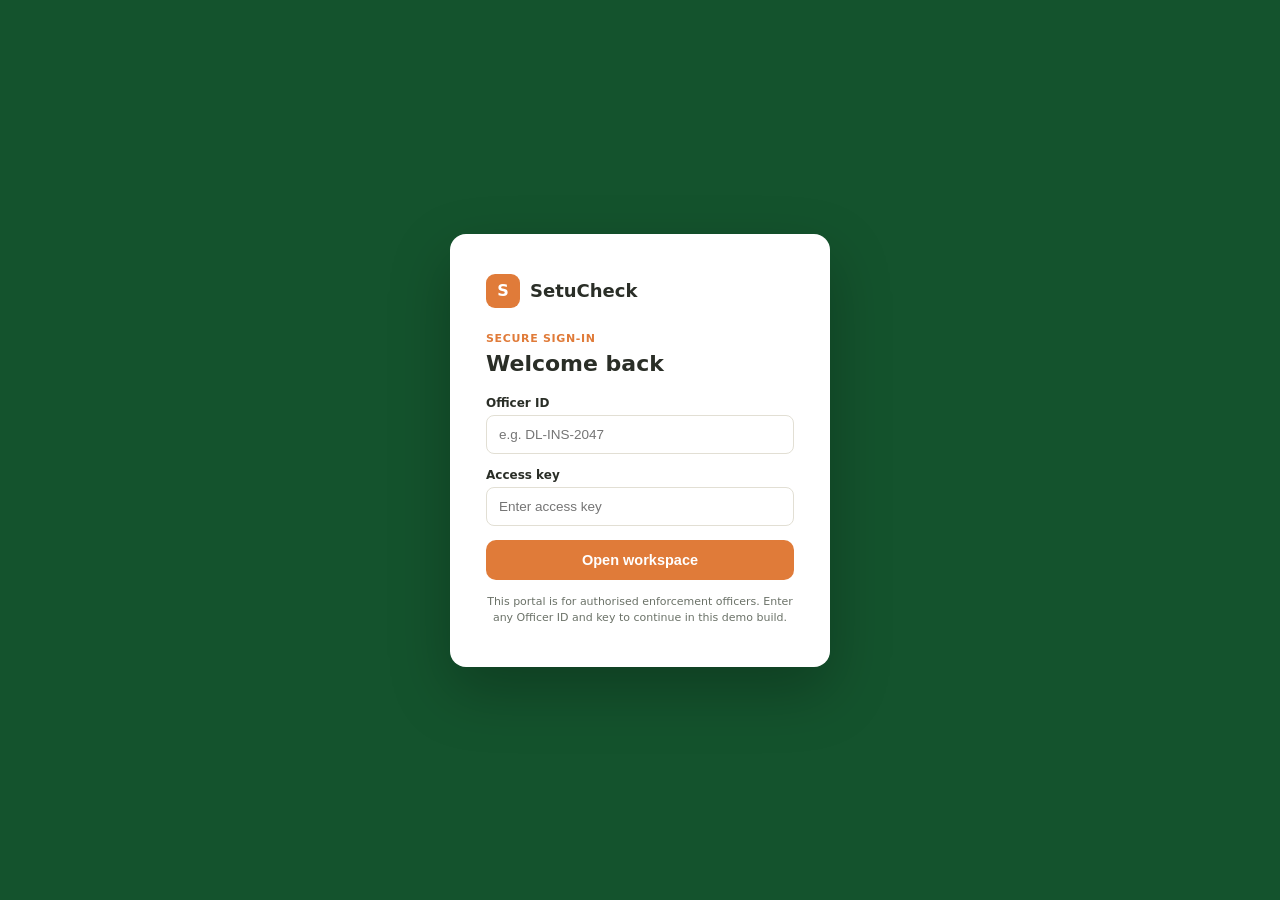
==== frontend/index.html @ 0a108216 "Added frontend files {html, css, js}" ====
<!DOCTYPE html>
<html lang="en">
<head>
<meta charset="UTF-8" />
<meta name="viewport" content="width=device-width, initial-scale=1.0" />
<title>SetuCheck — Legal Metrology Compliance Portal</title>

<!--
  ============================================================
  SETUCHECK — Legal Metrology Compliance Portal
  ============================================================
  Team: PRAGYAN | SIH26034
  Compliance Scanner for Packaged Commodities — Legal Metrology
  (Packaged Commodities) Rules, 2011

  WHAT THIS FILE IS:
  A single-file frontend (HTML + CSS + vanilla JavaScript, no
  framework) built for an enforcement officer to:
    1. Log in to a workspace (demo-mode login — see note below)
    2. Upload a photo of a product label
    3. Send it to a backend for OCR + rule validation
    4. View a compliance report, past inspections, and analytics
    5. Browse a searchable reference of all 34 rules under the
       Legal Metrology (Packaged Commodities) Rules, 2011

  WHAT THIS FILE IS NOT:
  This file does NOT contain the OCR or rule-checking logic
  itself. It expects a separate backend service (FastAPI, per
  our architecture) running locally, reachable at:
      http://localhost:8000/api/compliance/scans
  Start that backend with:
      uvicorn main:app --reload --host 0.0.0.0 --port 8000
  If that backend isn't running, the "Scan Now" button will
  fail gracefully with an on-screen error (see the scanBtn
  click handler near the bottom of the <script> section).

  FIELDS THE BACKEND IS EXPECTED TO RETURN PER SCAN:
    - productName        (string, optional, echoed back)
    - scannedAt           (ISO datetime string)
    - status              ("COMPLIANT" | "VIOLATION" | "WARNING")
    - mrp                 (string — pass/fail/value for MRP, Rule 6)
    - netQuantity         (string — Rules 6, 11, 12, 13)
    - manufactureDate     (string — Rule 6)
    - manufacturerAddress (string — Rules 6, 10)
    - consumerCare        (string — Rule 6)
    - fontCheck           (string — Rule 7, numeral height)
    - issues              (array of strings, human-readable issue list)

  DEMO-MODE CAVEATS (be upfront about these with judges):
    - Login accepts any Officer ID + any key — no real auth yet.
    - Scan history (sessionScans) lives only in memory — it is
      lost on page refresh. Not yet backed by a database.
  ============================================================
-->

<link rel="stylesheet" href="style.css" />
</head>
<body>

<!-- ================= LOGIN SCREEN ================= -->
<!-- DEMO NOTE: accepts any non-empty Officer ID + key. No real auth yet — flagged as a next step. -->
<div id="loginScreen">
  <div class="login-card">
    <div class="login-brand"><div class="mark">S</div><span>SetuCheck</span></div>
    <div class="login-eyebrow" data-i18n="login_eyebrow">SECURE SIGN-IN</div>
    <h2 data-i18n="login_title">Welcome back</h2>
    <label class="field-label" data-i18n="officer_id">Officer ID</label>
    <input class="text-input" id="officerIdInput" placeholder="e.g. DL-INS-2047" />
    <label class="field-label" data-i18n="access_key">Access key</label>
    <input class="text-input" id="accessKeyInput" type="password" placeholder="Enter access key" />
    <button class="primary" id="loginBtn" data-i18n="open_workspace">Open workspace</button>
    <div class="login-note" data-i18n="login_note">This portal is for authorised enforcement officers. Enter any Officer ID and key to continue in this demo build.</div>
  </div>
</div>

<!-- ================= MAIN APP SHELL ================= -->
<div id="app">
  <nav class="side">
    <div class="brand"><div class="mark">S</div><span>SetuCheck</span></div>
    <div class="navitem active" data-page="dashboard" data-i18n="nav_dashboard">Dashboard</div>
    <div class="navitem" data-page="scan" data-i18n="nav_report">Report</div>
    <div class="navitem" data-page="rules" data-i18n="nav_rules">Rule Desk</div>
    <div class="navitem" data-page="inspections" data-i18n="nav_inspections">Inspections</div>
    <div class="navitem" data-page="analytics" data-i18n="nav_analytics">Analytics</div>
    <div class="side-foot">
      <div class="avatar" id="avatarInitial">A</div>
      <div><span id="officerNameDisplay">Officer</span></div>
      <div class="signout" id="signOutBtn" data-i18n="sign_out">Sign out</div>
    </div>
  </nav>

  <main>
    <div class="topbar">
      <div class="lang-toggle">
        <button id="langEn" class="active">EN</button>
        <button id="langHi">हिं</button>
      </div>
    </div>

    <!-- ===== PAGE 1: DASHBOARD — entry point, quick-scan upload card ===== -->
    <section class="page active" id="page-dashboard">
      <div class="eyebrow" data-i18n="field_workspace">FIELD WORKSPACE</div>
      <h1><span data-i18n="good_morning">Good morning,</span> <span id="greetName">A.</span></h1>
      <p class="lede" data-i18n="dashboard_lede">Your compliance desk is ready. Start with a package label to run a live scan.</p>

      <div class="row2">
        <div class="panel">
          <div class="panel-head" data-i18n="quick_scan">Quick scan</div>
          <div class="panel-pad">
            <p style="font-size:12px; color:var(--muted); margin-top:0;" data-i18n="quick_scan_sub">Turn the next label in front of you into a decision you can stand behind.</p>
            <div class="drop" id="dropZoneDash">
              <svg width="24" height="24" viewBox="0 0 24 24" fill="none" stroke="currentColor" stroke-width="1.8"><path d="M12 16V4M12 4l-4 4M12 4l4 4"/><path d="M20 16v3a2 2 0 0 1-2 2H6a2 2 0 0 1-2-2v-3"/></svg>
              <p><strong data-i18n="click_upload">Click to upload</strong> <span data-i18n="a_label_photo">a label photo</span></p>
              <p class="hint">JPG or PNG</p>
            </div>
            <!--
              NOTE: this is an upload input, not a live camera capture.
              To add camera capture with zero backend changes, add:
                capture="environment"
              as an attribute on this <input> — opens the phone camera
              directly instead of the gallery picker.
            -->
            <input type="file" id="fileInput" accept="image/*" />
            <div id="previewWrap"><img id="previewImg" src="" alt="Preview" /></div>
            <label class="field-label" data-i18n="product_name_optional">Product name (optional)</label>
            <input class="text-input" id="productNameInput" placeholder="e.g. Everest Sunflower Oil" />
            <button class="primary" id="scanBtn" disabled data-i18n="scan_now">Scan Now</button>
            <div id="status"></div>
          </div>
        </div>

        <div class="posture">
          <div class="eyebrow2" data-i18n="todays_posture">TODAY'S POSTURE</div>
          <h2 id="postureHeadline" data-i18n="field_ready">Field ready</h2>
          <p id="postureBody" data-i18n="no_scans_yet">No scans run yet this session. Run your first scan to populate live signals.</p>
        </div>
      </div>
    </section>

    <!-- ===== PAGE 2: REPORT — shows the most recent scan's compliance result ===== -->
    <section class="page" id="page-scan">
      <div class="eyebrow" data-i18n="field_workspace">FIELD WORKSPACE</div>
      <h1 data-i18n="compliance_report">Compliance Report</h1>
      <p class="lede" data-i18n="report_lede">Result of your most recent scan.</p>
      <div id="reportEmpty" class="panel panel-pad" style="text-align:center; color:var(--muted); font-size:13px;" data-i18n="no_scan_yet">
        No scan yet. Run one from the Dashboard's Quick Scan card.
      </div>
      <div id="reportContent" style="display:none;">
        <div id="printHeader">
          <div class="ph-brand">SetuCheck — Compliance Scan Report</div>
          <div class="ph-meta" id="printMeta"></div>
        </div>
        <div class="result-header" id="resultHeader"></div>
        <div class="panel"><div class="panel-pad" style="padding-top:6px; padding-bottom:6px;"><div id="declList"></div></div></div>
        <div class="issues-box" id="issuesBox" style="display:none;"></div>
        <button class="pdf-btn" id="downloadPdfBtn">⬇ Download Report as PDF</button>
      </div>
      <div class="footnote">
        <span data-i18n="backend_note">Backend must be running locally at</span> <code>http://localhost:8000</code><br/>
        <code>uvicorn main:app --reload --host 0.0.0.0 --port 8000</code>
      </div>
    </section>

    <!-- ===== PAGE 3: RULE DESK — searchable reference of all 34 rules ===== -->
    <section class="page" id="page-rules">
      <div class="eyebrow" data-i18n="reference_desk">REFERENCE DESK</div>
      <h1 data-i18n="rule_desk_title">The rule desk</h1>
      <p class="lede" data-i18n="rule_desk_lede">All 34 rules of the Legal Metrology (Packaged Commodities) Rules, 2011 — for field orientation, not a substitute for the notified legislation.</p>
      <div class="panel">
        <div class="rule-search"><input id="ruleSearch" placeholder="Search a rule, keyword, or chapter…" /></div>
        <div id="ruleList"></div>
      </div>
    </section>

    <!-- ===== PAGE 4: INSPECTIONS — session log of past scans ===== -->
    <!-- NOTE: this table is populated from the in-memory `sessionScans` array only. -->
    <!-- It resets on page refresh — not yet backed by a persistent database. -->
    <section class="page" id="page-inspections">
      <div class="eyebrow" data-i18n="evidence_trail">EVIDENCE TRAIL</div>
      <h1 data-i18n="inspections_title">Inspections</h1>
      <p class="lede" data-i18n="inspections_lede">A record of scanned packages and their compliance outcome.</p>
      <div class="panel">
        <div class="panel-head"><span data-i18n="violation_register">Violation register</span> <span id="inspCount" style="font-weight:400; color:var(--muted); font-size:11.5px;"></span></div>
        <table>
          <thead><tr><th data-i18n="col_product">Product</th><th data-i18n="col_scanned">Scanned</th><th data-i18n="col_status">Status</th><th data-i18n="col_issues">Issues</th></tr></thead>
          <tbody id="inspBody"></tbody>
        </table>
      </div>
    </section>

    <!-- ===== PAGE 5: ANALYTICS — aggregate stats for this session's scans ===== -->
    <section class="page" id="page-analytics">
      <div class="eyebrow" data-i18n="signal">SIGNAL</div>
      <h1 data-i18n="analytics_title">Analytics</h1>
      <p class="lede" data-i18n="analytics_lede">Aggregate view of this session's scans.</p>
      <div class="stats">
        <div class="stat"><div class="num" id="anTotal">0</div><div class="label" data-i18n="scans_session">Scans this session</div></div>
        <div class="stat"><div class="num" id="anCompliant">0%</div><div class="label" data-i18n="compliant_rate">Compliant rate</div></div>
        <div class="stat orange"><div class="num" id="anViolations">0</div><div class="label" data-i18n="violations_flagged">Violations flagged</div></div>
      </div>
      <div class="panel panel-pad">
        <div style="font-weight:600; font-family:'Segoe UI Semibold','Segoe UI',system-ui,sans-serif; margin-bottom:12px;" data-i18n="issue_breakdown">Issue breakdown</div>
        <div id="issueBars"><p style="color:var(--muted); font-size:12px;" data-i18n="run_scans_hint">Run a few scans to see the breakdown here.</p></div>
      </div>
    </section>
  </main>
</div>

<script src="script.js"></script>
</body>
</html>
---- frontend/style.css ----
/* ---------- Design tokens ---------- */
  :root {
    --green:#14532D; --green-tint:#E8F0EA; --orange:#E07B39; --orange-tint:#FBEEE3;
    --ivory:#F7F5EF; --charcoal:#2A2E27; --muted:#6B7268; --border:#E2DFD4;
  }
  * { box-sizing:border-box; }
  body { margin:0; font-family:'Segoe UI',system-ui,-apple-system,sans-serif; background:var(--ivory); color:var(--charcoal); }

  /* ---------- Login screen ---------- */
  #loginScreen { min-height:100vh; display:flex; align-items:center; justify-content:center; background:var(--green); }
  .login-card { background:white; border-radius:16px; padding:40px 36px; width:380px; box-shadow:0 24px 60px rgba(0,0,0,.25); }
  .login-brand { display:flex; align-items:center; gap:10px; margin-bottom:24px; }
  .login-brand .mark { width:34px; height:34px; border-radius:9px; background:var(--orange); display:flex; align-items:center; justify-content:center; color:white; font-family:'Segoe UI Semibold','Segoe UI',system-ui,sans-serif; font-weight:800; }
  .login-brand span { font-family:'Segoe UI Semibold','Segoe UI',system-ui,sans-serif; font-weight:700; font-size:18px; }
  .login-eyebrow { color:var(--orange); font-size:11px; font-weight:700; letter-spacing:.06em; margin-bottom:6px;}
  .login-card h2 { font-family:'Segoe UI Semibold','Segoe UI',system-ui,sans-serif; font-size:22px; margin:0 0 20px; }
  label.field-label { font-size:12px; font-weight:600; display:block; margin-bottom:5px; }
  input.text-input { width:100%; padding:11px 12px; border:1px solid var(--border); border-radius:8px; font-size:13.5px; margin-bottom:14px; }
  button.primary { width:100%; padding:12px 0; border:none; border-radius:10px; background:var(--orange); color:white; font-weight:700; font-size:14.5px; cursor:pointer; }
  button.primary:disabled { opacity:.5; cursor:not-allowed; }
  .login-note { font-size:11px; color:var(--muted); margin-top:14px; line-height:1.5; text-align:center;}

  /* ---------- App shell (sidebar + main content) ---------- */
  #app { display:none; min-height:100vh; }
  body.signed-in #app { display:flex; }
  body.signed-in #loginScreen { display:none; }

  nav.side { width:220px; background:var(--green); color:white; padding:24px 14px; flex-shrink:0; }
  .brand { display:flex; align-items:center; gap:10px; padding:0 8px 24px; }
  .brand .mark { width:32px; height:32px; border-radius:9px; background:var(--orange); display:flex; align-items:center; justify-content:center; font-family:'Segoe UI Semibold','Segoe UI',system-ui,sans-serif; font-weight:800; font-size:15px; }
  .brand span { font-family:'Segoe UI Semibold','Segoe UI',system-ui,sans-serif; font-weight:700; font-size:16.5px; }
  .navitem { display:flex; align-items:center; gap:10px; padding:10px 12px; border-radius:8px; margin-bottom:3px; font-size:14px; cursor:pointer; color:#CFE0D5; }
  .navitem.active { background:var(--orange); color:white; font-weight:600; }
  .navitem:hover:not(.active) { background:rgba(255,255,255,.07); }
  .side-foot { margin-top:22px; padding-top:14px; border-top:1px solid rgba(255,255,255,.12); display:flex; align-items:center; gap:9px; font-size:12.5px; }
  .avatar { width:28px; height:28px; border-radius:50%; background:var(--orange); display:flex; align-items:center; justify-content:center; font-weight:700; font-size:12px; }
  .signout { margin-left:auto; cursor:pointer; color:#CFE0D5; font-size:11px; text-decoration:underline; }

  main { flex:1; padding:26px 36px; max-width:1040px; }
  .topbar { display:flex; justify-content:flex-end; margin-bottom:10px; }
  .lang-toggle { display:flex; gap:2px; background:white; border:1px solid var(--border); border-radius:8px; padding:2px; }
  .lang-toggle button { border:none; background:transparent; padding:5px 12px; border-radius:6px; font-size:12px; font-weight:600; cursor:pointer; color:var(--muted); }
  .lang-toggle button.active { background:var(--green); color:white; }

  .page { display:none; }
  .page.active { display:block; }
  .eyebrow { color:var(--orange); font-size:11px; font-weight:700; letter-spacing:.06em; margin-bottom:6px; }
  h1 { font-family:'Segoe UI Semibold','Segoe UI',system-ui,sans-serif; font-weight:700; font-size:25px; margin:0 0 6px; }
  .lede { color:var(--muted); font-size:13.5px; margin:4px 0 22px; }

  .row2 { display:grid; grid-template-columns:1.6fr 1fr; gap:18px; align-items:start; margin-top:18px; }
  .panel { background:white; border:1px solid var(--border); border-radius:14px; overflow:hidden; }
  .panel-pad { padding:22px; }
  .panel-head { padding:15px 20px; border-bottom:1px solid var(--border); font-family:'Segoe UI Semibold','Segoe UI',system-ui,sans-serif; font-weight:600; font-size:14px; display:flex; justify-content:space-between; align-items:center; }
  .posture { background:var(--green); color:white; border-radius:14px; padding:22px; }
  .posture .eyebrow2 { color:#FFD9B8; font-size:11px; font-weight:700; letter-spacing:.06em; margin-bottom:8px; }
  .posture h2 { font-family:'Segoe UI Semibold','Segoe UI',system-ui,sans-serif; font-size:21px; margin:0 0 8px; }
  .posture p { font-size:12.5px; color:#D6E3DA; line-height:1.5; }

  .stats { display:flex; gap:14px; margin-bottom:22px; flex-wrap:wrap; }
  .stat { background:white; border:1px solid var(--border); border-radius:12px; padding:15px 18px; flex:1; min-width:140px; border-left:4px solid var(--green); }
  .stat.orange { border-left-color:var(--orange); }
  .stat .num { font-family:'Segoe UI Semibold','Segoe UI',system-ui,sans-serif; font-weight:700; font-size:23px; }
  .stat .label { font-size:11.5px; color:var(--muted); margin-top:2px; }

  /* ---------- Upload / drop zone ---------- */
  .drop { border:2px dashed var(--border); border-radius:12px; padding:24px 16px; text-align:center; cursor:pointer; background:var(--ivory); margin-bottom:12px; }
  .drop:hover, .drop.dragover { border-color:var(--green); background:var(--green-tint); }
  .drop svg { color:var(--green); margin-bottom:6px; }
  .drop p { margin:2px 0; font-size:13px; }
  .drop p.hint { font-size:11px; color:var(--muted); }
  #fileInput { display:none; }
  #previewWrap { display:none; text-align:center; margin-bottom:12px; }
  #previewWrap img { max-height:140px; border-radius:10px; border:1px solid var(--border); }
  #status { text-align:center; font-size:12px; margin-top:10px; min-height:16px; }
  #status.error { color:#B3453C; }

  /* ---------- Compliance report ---------- */
  .result-header { display:flex; align-items:center; gap:10px; padding:13px 18px; border-radius:10px; margin:14px 0; font-family:'Segoe UI Semibold','Segoe UI',system-ui,sans-serif; font-weight:700; font-size:14px; }
  .result-header.COMPLIANT { background:var(--green-tint); color:var(--green); }
  .result-header.VIOLATION { background:var(--orange-tint); color:var(--orange); }
  .result-header.WARNING { background:#FBF3E3; color:#B8862F; }
  .decl-row { display:flex; justify-content:space-between; padding:10px 0; border-bottom:1px solid var(--border); font-size:12.8px; }
  .decl-row:last-child { border-bottom:none; }
  .decl-value { color:var(--muted); text-align:right; }
  .issues-box { margin-top:14px; padding:12px 16px; border-radius:10px; background:var(--orange-tint); font-size:12px; }
  .issues-box ul { margin:6px 0 0; padding-left:18px; }

  /* ---------- Inspections table ---------- */
  table { width:100%; border-collapse:collapse; font-size:12.5px; }
  thead th { text-align:left; padding:10px 16px; color:var(--muted); font-weight:600; font-size:10.5px; text-transform:uppercase; letter-spacing:.04em; border-bottom:1px solid var(--border); background:var(--ivory); }
  tbody td { padding:10px 16px; border-bottom:1px solid var(--border); }
  tbody tr:last-child td { border-bottom:none; }
  .pill { display:inline-flex; padding:3px 10px; border-radius:6px; font-size:10.5px; font-weight:700; }
  .pill.COMPLIANT { background:var(--green-tint); color:var(--green); }
  .pill.VIOLATION { background:var(--orange-tint); color:var(--orange); }
  .pill.WARNING { background:#FBF3E3; color:#B8862F; }

  /* ---------- Rule Desk ---------- */
  .rule-search { padding:14px 20px; border-bottom:1px solid var(--border); }
  .rule-search input { width:100%; padding:9px 12px; border:1px solid var(--border); border-radius:8px; font-size:13px; }
  .chapter-label { background:var(--green-tint); color:var(--green); font-size:10.5px; font-weight:700; padding:8px 20px; letter-spacing:.04em; }
  .rule-row { padding:14px 20px; border-bottom:1px solid var(--border); cursor:pointer; }
  .rule-row:hover { background:var(--ivory); }
  .rule-num { display:inline-flex; width:26px; height:26px; border-radius:7px; background:var(--green-tint); color:var(--green); align-items:center; justify-content:center; font-family:'Segoe UI Semibold','Segoe UI',system-ui,sans-serif; font-weight:700; font-size:11px; margin-right:10px; }
  .rule-title { font-weight:700; font-size:13px; }
  .rule-summary { font-size:12px; color:var(--muted); margin-top:6px; margin-left:36px; line-height:1.5; display:none; }
  .rule-row.open .rule-summary { display:block; }

  /* ---------- Analytics bars ---------- */
  .bar-row { margin-bottom:12px; }
  .bar-label { display:flex; justify-content:space-between; font-size:12px; margin-bottom:4px; }
  .bar-track { height:8px; border-radius:6px; background:var(--border); overflow:hidden; }
  .bar-fill { height:100%; border-radius:6px; }
  .footnote { font-size:11px; color:#9AA097; margin-top:14px; line-height:1.5; }
  .footnote code { background:var(--border); padding:1px 5px; border-radius:4px; }

  /* ---------- PDF export (uses browser print, not a real PDF generator) ---------- */
  button.pdf-btn { width:100%; padding:11px 0; border:1px solid var(--green); border-radius:10px; background:white; color:var(--green); font-weight:700; font-size:13.5px; cursor:pointer; margin-top:10px; }
  button.pdf-btn:hover { background:var(--green-tint); }
  #printHeader { display:none; }

  @media print {
    nav.side, .topbar, .eyebrow, .lede, .footnote, button.pdf-btn { display:none !important; }
    body, main { padding:0; margin:0; max-width:100%; }
    #printHeader { display:block; margin-bottom:20px; border-bottom:2px solid var(--green); padding-bottom:14px; }
    #printHeader .ph-brand { font-family:'Segoe UI Semibold','Segoe UI',system-ui,sans-serif; font-weight:700; font-size:20px; color:var(--green); }
    #printHeader .ph-meta { font-size:11.5px; color:var(--muted); margin-top:4px; }
    .panel { border:1px solid #ccc; box-shadow:none; }
    .page { display:none !important; }
    .page#page-scan { display:block !important; }
  }
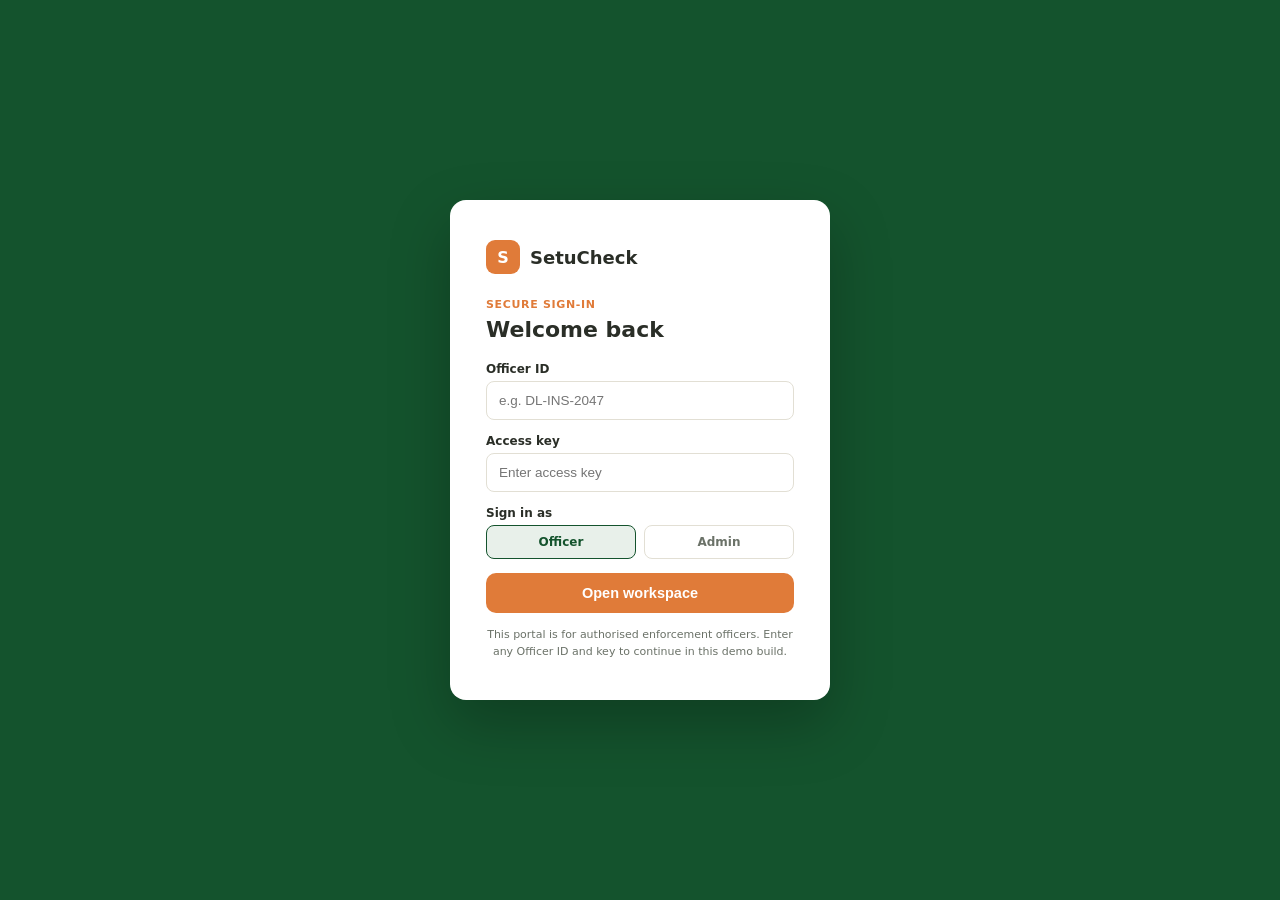
==== commit be64a3c8: "Deploy SetuCheck with Caddy" ====
--- a/frontend/index.html
+++ b/frontend/index.html
@@ -4,61 +4,210 @@
 <meta charset="UTF-8" />
 <meta name="viewport" content="width=device-width, initial-scale=1.0" />
 <title>SetuCheck — Legal Metrology Compliance Portal</title>
-
-<!--
-  ============================================================
-  SETUCHECK — Legal Metrology Compliance Portal
-  ============================================================
-  Team: PRAGYAN | SIH26034
-  Compliance Scanner for Packaged Commodities — Legal Metrology
-  (Packaged Commodities) Rules, 2011
-
-  WHAT THIS FILE IS:
-  A single-file frontend (HTML + CSS + vanilla JavaScript, no
-  framework) built for an enforcement officer to:
-    1. Log in to a workspace (demo-mode login — see note below)
-    2. Upload a photo of a product label
-    3. Send it to a backend for OCR + rule validation
-    4. View a compliance report, past inspections, and analytics
-    5. Browse a searchable reference of all 34 rules under the
-       Legal Metrology (Packaged Commodities) Rules, 2011
-
-  WHAT THIS FILE IS NOT:
-  This file does NOT contain the OCR or rule-checking logic
-  itself. It expects a separate backend service (FastAPI, per
-  our architecture) running locally, reachable at:
-      http://localhost:8000/api/compliance/scans
-  Start that backend with:
-      uvicorn main:app --reload --host 0.0.0.0 --port 8000
-  If that backend isn't running, the "Scan Now" button will
-  fail gracefully with an on-screen error (see the scanBtn
-  click handler near the bottom of the <script> section).
-
-  FIELDS THE BACKEND IS EXPECTED TO RETURN PER SCAN:
-    - productName        (string, optional, echoed back)
-    - scannedAt           (ISO datetime string)
-    - status              ("COMPLIANT" | "VIOLATION" | "WARNING")
-    - mrp                 (string — pass/fail/value for MRP, Rule 6)
-    - netQuantity         (string — Rules 6, 11, 12, 13)
-    - manufactureDate     (string — Rule 6)
-    - manufacturerAddress (string — Rules 6, 10)
-    - consumerCare        (string — Rule 6)
-    - fontCheck           (string — Rule 7, numeral height)
-    - issues              (array of strings, human-readable issue list)
-
-  DEMO-MODE CAVEATS (be upfront about these with judges):
-    - Login accepts any Officer ID + any key — no real auth yet.
-    - Scan history (sessionScans) lives only in memory — it is
-      lost on page refresh. Not yet backed by a database.
-  ============================================================
--->
-
-<link rel="stylesheet" href="style.css" />
+<style>
+  :root {
+    --green:#14532D; --green-tint:#E8F0EA; --orange:#E07B39; --orange-tint:#FBEEE3;
+    --ivory:#F7F5EF; --charcoal:#2A2E27; --muted:#6B7268; --border:#E2DFD4;
+  }
+  * { box-sizing:border-box; }
+  body { margin:0; font-family:'Segoe UI',system-ui,-apple-system,sans-serif; background:var(--ivory); color:var(--charcoal); }
+
+  /* ---------- Login screen ---------- */
+  #loginScreen { min-height:100vh; display:flex; align-items:center; justify-content:center; background:var(--green); }
+  .login-card { background:white; border-radius:16px; padding:40px 36px; width:380px; box-shadow:0 24px 60px rgba(0,0,0,.25); }
+  .login-brand { display:flex; align-items:center; gap:10px; margin-bottom:24px; }
+  .login-brand .mark { width:34px; height:34px; border-radius:9px; background:var(--orange); display:flex; align-items:center; justify-content:center; color:white; font-family:'Segoe UI Semibold','Segoe UI',system-ui,sans-serif; font-weight:800; }
+  .login-brand span { font-family:'Segoe UI Semibold','Segoe UI',system-ui,sans-serif; font-weight:700; font-size:18px; }
+  .login-eyebrow { color:var(--orange); font-size:11px; font-weight:700; letter-spacing:.06em; margin-bottom:6px;}
+  .login-card h2 { font-family:'Segoe UI Semibold','Segoe UI',system-ui,sans-serif; font-size:22px; margin:0 0 20px; }
+  label.field-label { font-size:12px; font-weight:600; display:block; margin-bottom:5px; }
+  input.text-input { width:100%; padding:11px 12px; border:1px solid var(--border); border-radius:8px; font-size:13.5px; margin-bottom:14px; }
+  button.primary { width:100%; padding:12px 0; border:none; border-radius:10px; background:var(--orange); color:white; font-weight:700; font-size:14.5px; cursor:pointer; }
+  button.primary:disabled { opacity:.5; cursor:not-allowed; }
+  .login-note { font-size:11px; color:var(--muted); margin-top:14px; line-height:1.5; text-align:center;}
+
+  /* ---------- App shell ---------- */
+  #app { display:none; min-height:100vh; }
+  body.signed-in #app { display:flex; }
+  body.signed-in #loginScreen { display:none; }
+
+  nav.side { width:220px; background:var(--green); color:white; padding:24px 14px; flex-shrink:0; }
+  .brand { display:flex; align-items:center; gap:10px; padding:0 8px 24px; }
+  .brand .mark { width:32px; height:32px; border-radius:9px; background:var(--orange); display:flex; align-items:center; justify-content:center; font-family:'Segoe UI Semibold','Segoe UI',system-ui,sans-serif; font-weight:800; font-size:15px; }
+  .brand span { font-family:'Segoe UI Semibold','Segoe UI',system-ui,sans-serif; font-weight:700; font-size:16.5px; }
+  .navitem { display:flex; align-items:center; gap:10px; padding:10px 12px; border-radius:8px; margin-bottom:3px; font-size:14px; cursor:pointer; color:#CFE0D5; }
+  .navitem.active { background:var(--orange); color:white; font-weight:600; }
+  .navitem:hover:not(.active) { background:rgba(255,255,255,.07); }
+  .side-foot { margin-top:22px; padding-top:14px; border-top:1px solid rgba(255,255,255,.12); display:flex; align-items:center; gap:9px; font-size:12.5px; }
+  .avatar { width:28px; height:28px; border-radius:50%; background:var(--orange); display:flex; align-items:center; justify-content:center; font-weight:700; font-size:12px; }
+  .signout { margin-left:auto; cursor:pointer; color:#CFE0D5; font-size:11px; text-decoration:underline; }
+
+  main { flex:1; padding:26px 36px; max-width:1040px; }
+  .topbar { display:flex; justify-content:flex-end; margin-bottom:10px; }
+  .lang-toggle { display:flex; gap:2px; background:white; border:1px solid var(--border); border-radius:8px; padding:2px; }
+  .lang-toggle button { border:none; background:transparent; padding:5px 12px; border-radius:6px; font-size:12px; font-weight:600; cursor:pointer; color:var(--muted); }
+  .lang-toggle button.active { background:var(--green); color:white; }
+
+  .page { display:none; }
+  .page.active { display:block; }
+  .eyebrow { color:var(--orange); font-size:11px; font-weight:700; letter-spacing:.06em; margin-bottom:6px; }
+  h1 { font-family:'Segoe UI Semibold','Segoe UI',system-ui,sans-serif; font-weight:700; font-size:25px; margin:0 0 6px; }
+  .lede { color:var(--muted); font-size:13.5px; margin:4px 0 22px; }
+
+  .row2 { display:grid; grid-template-columns:1.6fr 1fr; gap:18px; align-items:start; margin-top:18px; }
+  .panel { background:white; border:1px solid var(--border); border-radius:14px; overflow:hidden; }
+  .panel-pad { padding:22px; }
+  .panel-head { padding:15px 20px; border-bottom:1px solid var(--border); font-family:'Segoe UI Semibold','Segoe UI',system-ui,sans-serif; font-weight:600; font-size:14px; display:flex; justify-content:space-between; align-items:center; }
+  .posture { background:var(--green); color:white; border-radius:14px; padding:22px; }
+  .posture .eyebrow2 { color:#FFD9B8; font-size:11px; font-weight:700; letter-spacing:.06em; margin-bottom:8px; }
+  .posture h2 { font-family:'Segoe UI Semibold','Segoe UI',system-ui,sans-serif; font-size:21px; margin:0 0 8px; }
+  .posture p { font-size:12.5px; color:#D6E3DA; line-height:1.5; }
+
+  .stats { display:flex; gap:14px; margin-bottom:22px; flex-wrap:wrap; }
+  .stat { background:white; border:1px solid var(--border); border-radius:12px; padding:15px 18px; flex:1; min-width:140px; border-left:4px solid var(--green); }
+  .stat.orange { border-left-color:var(--orange); }
+  .stat .num { font-family:'Segoe UI Semibold','Segoe UI',system-ui,sans-serif; font-weight:700; font-size:23px; }
+  .stat .label { font-size:11.5px; color:var(--muted); margin-top:2px; }
+
+  .drop { border:2px dashed var(--border); border-radius:12px; padding:24px 16px; text-align:center; cursor:pointer; background:var(--ivory); margin-bottom:12px; }
+  .drop:hover, .drop.dragover { border-color:var(--green); background:var(--green-tint); }
+  .drop svg { color:var(--green); margin-bottom:6px; }
+  .drop p { margin:2px 0; font-size:13px; }
+  .drop p.hint { font-size:11px; color:var(--muted); }
+  #fileInput { display:none; }
+  #previewWrap { display:none; text-align:center; margin-bottom:12px; }
+  #previewWrap img { max-height:140px; border-radius:10px; border:1px solid var(--border); }
+  #status { text-align:center; font-size:12px; margin-top:10px; min-height:16px; }
+  #status.error { color:#B3453C; }
+
+  .result-header { display:flex; align-items:center; gap:10px; padding:13px 18px; border-radius:10px; margin:14px 0; font-family:'Segoe UI Semibold','Segoe UI',system-ui,sans-serif; font-weight:700; font-size:14px; }
+  .result-header.COMPLIANT { background:var(--green-tint); color:var(--green); }
+  .result-header.VIOLATION { background:var(--orange-tint); color:var(--orange); }
+  .result-header.WARNING { background:#FBF3E3; color:#B8862F; }
+  .decl-row { display:flex; justify-content:space-between; padding:10px 0; border-bottom:1px solid var(--border); font-size:12.8px; }
+  .decl-row:last-child { border-bottom:none; }
+  .decl-value { color:var(--muted); text-align:right; }
+  .issues-box { margin-top:14px; padding:12px 16px; border-radius:10px; background:var(--orange-tint); font-size:12px; }
+  .issues-box ul { margin:6px 0 0; padding-left:18px; }
+
+  table { width:100%; border-collapse:collapse; font-size:12.5px; }
+  thead th { text-align:left; padding:10px 16px; color:var(--muted); font-weight:600; font-size:10.5px; text-transform:uppercase; letter-spacing:.04em; border-bottom:1px solid var(--border); background:var(--ivory); }
+  tbody td { padding:10px 16px; border-bottom:1px solid var(--border); }
+  tbody tr:last-child td { border-bottom:none; }
+  .pill { display:inline-flex; padding:3px 10px; border-radius:6px; font-size:10.5px; font-weight:700; }
+  .pill.COMPLIANT { background:var(--green-tint); color:var(--green); }
+  .pill.VIOLATION { background:var(--orange-tint); color:var(--orange); }
+  .pill.WARNING { background:#FBF3E3; color:#B8862F; }
+
+  .rule-search { padding:14px 20px; border-bottom:1px solid var(--border); }
+  .rule-search input { width:100%; padding:9px 12px; border:1px solid var(--border); border-radius:8px; font-size:13px; }
+  .chapter-label { background:var(--green-tint); color:var(--green); font-size:10.5px; font-weight:700; padding:8px 20px; letter-spacing:.04em; }
+  .rule-row { padding:14px 20px; border-bottom:1px solid var(--border); cursor:pointer; }
+  .rule-row:hover { background:var(--ivory); }
+  .rule-num { display:inline-flex; width:26px; height:26px; border-radius:7px; background:var(--green-tint); color:var(--green); align-items:center; justify-content:center; font-family:'Segoe UI Semibold','Segoe UI',system-ui,sans-serif; font-weight:700; font-size:11px; margin-right:10px; }
+  .rule-title { font-weight:700; font-size:13px; }
+  .rule-summary { font-size:12px; color:var(--muted); margin-top:6px; margin-left:36px; line-height:1.5; display:none; }
+  .rule-row.open .rule-summary { display:block; }
+
+  .bar-row { margin-bottom:12px; }
+  .bar-label { display:flex; justify-content:space-between; font-size:12px; margin-bottom:4px; }
+  .bar-track { height:8px; border-radius:6px; background:var(--border); overflow:hidden; }
+  .bar-fill { height:100%; border-radius:6px; }
+  .footnote { font-size:11px; color:#9AA097; margin-top:14px; line-height:1.5; }
+  .footnote code { background:var(--border); padding:1px 5px; border-radius:4px; }
+
+  button.pdf-btn { width:100%; padding:11px 0; border:1px solid var(--green); border-radius:10px; background:white; color:var(--green); font-weight:700; font-size:13.5px; cursor:pointer; margin-top:10px; }
+  button.pdf-btn:hover { background:var(--green-tint); }
+  button.doc-btn { width:100%; padding:11px 0; border:1px solid var(--orange); border-radius:10px; background:white; color:var(--orange); font-weight:700; font-size:13.5px; cursor:pointer; margin-top:8px; }
+  button.doc-btn:hover { background:var(--orange-tint); }
+  #printHeader { display:none; }
+
+  /* ---------- Role select (login) ---------- */
+  .role-select { display:flex; gap:8px; margin-bottom:14px; }
+  .role-select label { flex:1; border:1px solid var(--border); border-radius:8px; padding:9px 6px; text-align:center; font-size:12px; font-weight:600; cursor:pointer; color:var(--muted); }
+  .role-select input { display:none; }
+  .role-select input:checked + span { color:var(--green); }
+  .role-select label:has(input:checked) { border-color:var(--green); background:var(--green-tint); }
+  .role-badge { display:inline-flex; padding:2px 8px; border-radius:6px; font-size:10px; font-weight:700; background:rgba(255,255,255,.14); color:#FFD9B8; margin-left:6px; text-transform:uppercase; letter-spacing:.03em; }
+  .navitem.admin-only { display:none; }
+  body.role-admin .navitem.admin-only { display:flex; }
+
+  /* ---------- Mode toggle (photo / listing) ---------- */
+  .mode-toggle { display:flex; gap:2px; background:var(--ivory); border:1px solid var(--border); border-radius:8px; padding:2px; margin-bottom:14px; }
+  .mode-toggle button { flex:1; border:none; background:transparent; padding:8px 0; border-radius:6px; font-size:12.5px; font-weight:600; cursor:pointer; color:var(--muted); }
+  .mode-toggle button.active { background:var(--green); color:white; }
+
+  /* ---------- Multi-image uploader ---------- */
+  .slots { display:grid; grid-template-columns:repeat(4,1fr); gap:8px; margin-bottom:10px; }
+  .slot { position:relative; aspect-ratio:1/1; border:2px dashed var(--border); border-radius:10px; display:flex; flex-direction:column; align-items:center; justify-content:center; cursor:pointer; background:var(--ivory); overflow:hidden; text-align:center; padding:4px; }
+  .slot:hover { border-color:var(--green); }
+  .slot svg { color:var(--muted); }
+  .slot span.slot-hint { font-size:9.5px; color:var(--muted); margin-top:3px; }
+  .slot.filled { border-style:solid; border-color:var(--green); padding:0; }
+  .slot.filled img { width:100%; height:100%; object-fit:cover; }
+  .slot .slot-tag { position:absolute; top:3px; left:3px; background:rgba(20,83,45,.85); color:white; font-size:8.5px; font-weight:700; padding:2px 5px; border-radius:5px; text-transform:uppercase; }
+  .slot .slot-remove { position:absolute; top:3px; right:3px; background:rgba(0,0,0,.55); color:white; width:16px; height:16px; border-radius:50%; display:flex; align-items:center; justify-content:center; font-size:10px; line-height:1; cursor:pointer; }
+  .slot-select { width:100%; }
+  .slot-select select { width:100%; border:none; background:rgba(255,255,255,.92); font-size:9px; padding:2px; }
+  .listing-fields textarea { width:100%; padding:10px 12px; border:1px solid var(--border); border-radius:8px; font-size:12.5px; font-family:inherit; margin-bottom:12px; resize:vertical; min-height:96px; }
+  select.text-input { width:100%; padding:11px 12px; border:1px solid var(--border); border-radius:8px; font-size:13.5px; margin-bottom:14px; background:white; }
+
+  /* ---------- Async progress ---------- */
+  .proc-steps { margin-top:10px; }
+  .proc-step { display:flex; align-items:center; gap:8px; font-size:11.5px; color:var(--muted); padding:3px 0; }
+  .proc-step .dot { width:8px; height:8px; border-radius:50%; background:var(--border); flex-shrink:0; }
+  .proc-step.active .dot { background:var(--orange); animation:pulse 1s infinite; }
+  .proc-step.done .dot { background:var(--green); }
+  .proc-step.done { color:var(--charcoal); }
+  @keyframes pulse { 0%,100%{opacity:1;} 50%{opacity:.35;} }
+
+  .pill.pending, .pill.processing { background:#FBF3E3; color:#B8862F; }
+  .pill.failed { background:var(--orange-tint); color:var(--orange); }
+
+  /* ---------- Image trace gallery (report) ---------- */
+  .img-gallery { display:grid; grid-template-columns:repeat(auto-fill,minmax(150px,1fr)); gap:12px; margin:14px 0; }
+  .img-card { border:1px solid var(--border); border-radius:10px; overflow:hidden; background:var(--ivory); }
+  .img-card img { width:100%; height:110px; object-fit:cover; display:block; }
+  .img-placeholder { width:100%; height:110px; display:flex; align-items:center; justify-content:center; padding:12px; color:var(--muted); font-size:11px; text-align:center; border-bottom:1px solid var(--border); }
+  .img-card .img-card-body { padding:8px 10px; }
+  .img-card .img-card-tag { font-size:9.5px; font-weight:700; color:var(--green); text-transform:uppercase; letter-spacing:.03em; }
+  .img-card .img-card-ocr { font-size:10.5px; color:var(--muted); margin-top:4px; line-height:1.4; max-height:54px; overflow:hidden; }
+  .img-card .img-card-checks { font-size:10px; margin-top:5px; display:flex; gap:6px; flex-wrap:wrap; }
+  .chk { padding:1px 6px; border-radius:5px; font-weight:700; }
+  .chk.ok { background:var(--green-tint); color:var(--green); }
+  .chk.bad { background:var(--orange-tint); color:var(--orange); }
+
+  .conflict-box { margin-top:12px; padding:12px 16px; border-radius:10px; background:#FBF3E3; border:1px solid #E8CE97; font-size:12px; }
+  .conflict-box ul { margin:6px 0 0; padding-left:18px; }
+  .add-angle-btn { width:100%; padding:9px 0; border:1px dashed var(--green); border-radius:10px; background:transparent; color:var(--green); font-weight:600; font-size:12.5px; cursor:pointer; margin-top:10px; }
+
+  /* ---------- Filter bar (inspections) ---------- */
+  .filter-bar { display:flex; gap:8px; padding:14px 20px; border-bottom:1px solid var(--border); flex-wrap:wrap; }
+  .filter-bar input, .filter-bar select { padding:8px 10px; border:1px solid var(--border); border-radius:8px; font-size:12px; }
+  .filter-bar input[type="text"] { flex:1.4; min-width:160px; }
+  .filter-bar select, .filter-bar input[type="date"] { flex:1; min-width:110px; }
+
+  .groupby-toggle { display:flex; gap:2px; background:var(--ivory); border:1px solid var(--border); border-radius:8px; padding:2px; margin-bottom:14px; width:fit-content; }
+  .groupby-toggle button { border:none; background:transparent; padding:7px 14px; border-radius:6px; font-size:11.5px; font-weight:600; cursor:pointer; color:var(--muted); }
+  .groupby-toggle button.active { background:var(--green); color:white; }
+
+  .officer-roster tbody td { font-size:12.5px; }
+
+  @media print {
+    nav.side, .topbar, .eyebrow, .lede, .footnote, button.pdf-btn, button.doc-btn, .add-angle-btn { display:none !important; }
+    body, main { padding:0; margin:0; max-width:100%; }
+    #printHeader { display:block; margin-bottom:20px; border-bottom:2px solid var(--green); padding-bottom:14px; }
+    #printHeader .ph-brand { font-family:'Segoe UI Semibold','Segoe UI',system-ui,sans-serif; font-weight:700; font-size:20px; color:var(--green); }
+    #printHeader .ph-meta { font-size:11.5px; color:var(--muted); margin-top:4px; }
+    .panel { border:1px solid #ccc; box-shadow:none; }
+    .page { display:none !important; }
+    .page#page-scan { display:block !important; }
+  }
+</style>
 </head>
 <body>
 
-<!-- ================= LOGIN SCREEN ================= -->
-<!-- DEMO NOTE: accepts any non-empty Officer ID + key. No real auth yet — flagged as a next step. -->
+<!-- ================= LOGIN ================= -->
 <div id="loginScreen">
   <div class="login-card">
     <div class="login-brand"><div class="mark">S</div><span>SetuCheck</span></div>
@@ -68,12 +217,17 @@
     <input class="text-input" id="officerIdInput" placeholder="e.g. DL-INS-2047" />
     <label class="field-label" data-i18n="access_key">Access key</label>
     <input class="text-input" id="accessKeyInput" type="password" placeholder="Enter access key" />
+    <label class="field-label" data-i18n="sign_in_as">Sign in as</label>
+    <div class="role-select">
+      <label><input type="radio" name="roleRadio" value="officer" checked /><span data-i18n="role_officer">Officer</span></label>
+      <label><input type="radio" name="roleRadio" value="admin" /><span data-i18n="role_admin">Admin</span></label>
+    </div>
     <button class="primary" id="loginBtn" data-i18n="open_workspace">Open workspace</button>
     <div class="login-note" data-i18n="login_note">This portal is for authorised enforcement officers. Enter any Officer ID and key to continue in this demo build.</div>
   </div>
 </div>
 
-<!-- ================= MAIN APP SHELL ================= -->
+<!-- ================= APP ================= -->
 <div id="app">
   <nav class="side">
     <div class="brand"><div class="mark">S</div><span>SetuCheck</span></div>
@@ -82,9 +236,10 @@
     <div class="navitem" data-page="rules" data-i18n="nav_rules">Rule Desk</div>
     <div class="navitem" data-page="inspections" data-i18n="nav_inspections">Inspections</div>
     <div class="navitem" data-page="analytics" data-i18n="nav_analytics">Analytics</div>
+    <div class="navitem admin-only" data-page="officers" data-i18n="nav_officers">Officers</div>
     <div class="side-foot">
       <div class="avatar" id="avatarInitial">A</div>
-      <div><span id="officerNameDisplay">Officer</span></div>
+      <div><span id="officerNameDisplay">Officer</span><span class="role-badge" id="roleBadge">Officer</span></div>
       <div class="signout" id="signOutBtn" data-i18n="sign_out">Sign out</div>
     </div>
   </nav>
@@ -97,7 +252,7 @@
       </div>
     </div>
 
-    <!-- ===== PAGE 1: DASHBOARD — entry point, quick-scan upload card ===== -->
+    <!-- DASHBOARD -->
     <section class="page active" id="page-dashboard">
       <div class="eyebrow" data-i18n="field_workspace">FIELD WORKSPACE</div>
       <h1><span data-i18n="good_morning">Good morning,</span> <span id="greetName">A.</span></h1>
@@ -108,24 +263,37 @@
           <div class="panel-head" data-i18n="quick_scan">Quick scan</div>
           <div class="panel-pad">
             <p style="font-size:12px; color:var(--muted); margin-top:0;" data-i18n="quick_scan_sub">Turn the next label in front of you into a decision you can stand behind.</p>
-            <div class="drop" id="dropZoneDash">
-              <svg width="24" height="24" viewBox="0 0 24 24" fill="none" stroke="currentColor" stroke-width="1.8"><path d="M12 16V4M12 4l-4 4M12 4l4 4"/><path d="M20 16v3a2 2 0 0 1-2 2H6a2 2 0 0 1-2-2v-3"/></svg>
-              <p><strong data-i18n="click_upload">Click to upload</strong> <span data-i18n="a_label_photo">a label photo</span></p>
-              <p class="hint">JPG or PNG</p>
+
+            <div class="mode-toggle">
+              <button id="modePhotoBtn" class="active" data-i18n="mode_photo">Photo scan</button>
+              <button id="modeListingBtn" data-i18n="mode_listing">Listing text</button>
             </div>
-            <!--
-              NOTE: this is an upload input, not a live camera capture.
-              To add camera capture with zero backend changes, add:
-                capture="environment"
-              as an attribute on this <input> — opens the phone camera
-              directly instead of the gallery picker.
-            -->
-            <input type="file" id="fileInput" accept="image/*" />
-            <div id="previewWrap"><img id="previewImg" src="" alt="Preview" /></div>
+
+            <div id="photoModeBlock">
+              <div class="slots" id="slots"></div>
+              <p class="hint" style="margin:0 0 12px; text-align:left;" data-i18n="slots_hint">Up to 4 photos of the same pack — front, back, side. Declarations are merged across all of them.</p>
+              <input type="file" id="fileInput" accept="image/*" style="display:none;" />
+            </div>
+
+            <div id="listingModeBlock" class="listing-fields" style="display:none;">
+              <label class="field-label" data-i18n="listing_text_label">Paste listing text (title, MRP, net quantity, etc.)</label>
+              <textarea id="listingTextInput" placeholder="e.g. Everest Sunflower Oil 1L — MRP ₹185, Net Qty: 1 Litre, Mfd: 03/2026, Marketed by XYZ Foods Pvt Ltd, Delhi"></textarea>
+            </div>
+
             <label class="field-label" data-i18n="product_name_optional">Product name (optional)</label>
             <input class="text-input" id="productNameInput" placeholder="e.g. Everest Sunflower Oil" />
+
+            <label class="field-label" data-i18n="category_label">Category</label>
+            <select class="text-input" id="categoryInput">
+              <option value="Packaged Food" data-i18n="cat_food">Packaged Food</option>
+              <option value="Cosmetics & Personal Care" data-i18n="cat_cosmetics">Cosmetics &amp; Personal Care</option>
+              <option value="Electronics & Appliances" data-i18n="cat_electronics">Electronics &amp; Appliances</option>
+              <option value="Stationery & Others" data-i18n="cat_other">Stationery &amp; Others</option>
+            </select>
+
             <button class="primary" id="scanBtn" disabled data-i18n="scan_now">Scan Now</button>
             <div id="status"></div>
+            <div class="proc-steps" id="procSteps" style="display:none;"></div>
           </div>
         </div>
 
@@ -137,7 +305,7 @@
       </div>
     </section>
 
-    <!-- ===== PAGE 2: REPORT — shows the most recent scan's compliance result ===== -->
+    <!-- REPORT -->
     <section class="page" id="page-scan">
       <div class="eyebrow" data-i18n="field_workspace">FIELD WORKSPACE</div>
       <h1 data-i18n="compliance_report">Compliance Report</h1>
@@ -151,17 +319,22 @@
           <div class="ph-meta" id="printMeta"></div>
         </div>
         <div class="result-header" id="resultHeader"></div>
+        <div id="imgGallery" class="img-gallery" style="display:none;"></div>
         <div class="panel"><div class="panel-pad" style="padding-top:6px; padding-bottom:6px;"><div id="declList"></div></div></div>
         <div class="issues-box" id="issuesBox" style="display:none;"></div>
+        <div class="conflict-box" id="conflictBox" style="display:none;"></div>
+        <button class="add-angle-btn" id="addAngleBtn" style="display:none;" data-i18n="add_angle">＋ Add another angle (e.g. reverse panel)</button>
+        <input type="file" id="addAngleInput" accept="image/*" style="display:none;" />
         <button class="pdf-btn" id="downloadPdfBtn">⬇ Download Report as PDF</button>
+        <button class="doc-btn" id="downloadDocBtn">⬇ Download Editable Report (DOCX)</button>
       </div>
       <div class="footnote">
-        <span data-i18n="backend_note">Backend must be running locally at</span> <code>http://localhost:8000</code><br/>
+        <span data-i18n="backend_note">Backend must be running locally at</span> <code>http://localhost:8000</code> (<code>POST /api/scans</code> — async: returns <code>202</code> immediately, worker processes 1–4 images per scan via Postgres queue). If unreachable, this screen falls back to a simulated pending→processing→done result so the demo never breaks.<br/>
         <code>uvicorn main:app --reload --host 0.0.0.0 --port 8000</code>
       </div>
     </section>
 
-    <!-- ===== PAGE 3: RULE DESK — searchable reference of all 34 rules ===== -->
+    <!-- RULE DESK -->
     <section class="page" id="page-rules">
       <div class="eyebrow" data-i18n="reference_desk">REFERENCE DESK</div>
       <h1 data-i18n="rule_desk_title">The rule desk</h1>
@@ -172,23 +345,37 @@
       </div>
     </section>
 
-    <!-- ===== PAGE 4: INSPECTIONS — session log of past scans ===== -->
-    <!-- NOTE: this table is populated from the in-memory `sessionScans` array only. -->
-    <!-- It resets on page refresh — not yet backed by a persistent database. -->
+    <!-- INSPECTIONS -->
     <section class="page" id="page-inspections">
       <div class="eyebrow" data-i18n="evidence_trail">EVIDENCE TRAIL</div>
       <h1 data-i18n="inspections_title">Inspections</h1>
       <p class="lede" data-i18n="inspections_lede">A record of scanned packages and their compliance outcome.</p>
       <div class="panel">
         <div class="panel-head"><span data-i18n="violation_register">Violation register</span> <span id="inspCount" style="font-weight:400; color:var(--muted); font-size:11.5px;"></span></div>
+        <div class="filter-bar">
+          <input type="text" id="fltSearch" data-i18n-ph="flt_search_ph" placeholder="Search product…" />
+          <select id="fltStatus">
+            <option value="" data-i18n="flt_all_status">All statuses</option>
+            <option value="COMPLIANT" data-i18n="flt_compliant">Compliant</option>
+            <option value="WARNING" data-i18n="flt_warning">Warning</option>
+            <option value="VIOLATION" data-i18n="flt_violation">Violation</option>
+          </select>
+          <select id="fltInputType">
+            <option value="" data-i18n="flt_all_modes">All modes</option>
+            <option value="image" data-i18n="flt_image">Image</option>
+            <option value="listing" data-i18n="flt_listing">Listing</option>
+          </select>
+          <input type="date" id="fltDateFrom" />
+          <input type="date" id="fltDateTo" />
+        </div>
         <table>
-          <thead><tr><th data-i18n="col_product">Product</th><th data-i18n="col_scanned">Scanned</th><th data-i18n="col_status">Status</th><th data-i18n="col_issues">Issues</th></tr></thead>
+          <thead><tr><th data-i18n="col_product">Product</th><th data-i18n="col_category">Category</th><th data-i18n="col_mode">Mode</th><th data-i18n="col_officer">Officer</th><th data-i18n="col_scanned">Scanned</th><th data-i18n="col_status">Status</th><th data-i18n="col_issues">Issues</th></tr></thead>
           <tbody id="inspBody"></tbody>
         </table>
       </div>
     </section>
 
-    <!-- ===== PAGE 5: ANALYTICS — aggregate stats for this session's scans ===== -->
+    <!-- ANALYTICS -->
     <section class="page" id="page-analytics">
       <div class="eyebrow" data-i18n="signal">SIGNAL</div>
       <h1 data-i18n="analytics_title">Analytics</h1>
@@ -199,13 +386,807 @@
         <div class="stat orange"><div class="num" id="anViolations">0</div><div class="label" data-i18n="violations_flagged">Violations flagged</div></div>
       </div>
       <div class="panel panel-pad">
-        <div style="font-weight:600; font-family:'Segoe UI Semibold','Segoe UI',system-ui,sans-serif; margin-bottom:12px;" data-i18n="issue_breakdown">Issue breakdown</div>
+        <div style="font-weight:600; font-family:'Segoe UI Semibold','Segoe UI',system-ui,sans-serif; margin-bottom:8px;" data-i18n="violation_summary">Violation summary — GET /api/summary</div>
+        <div class="groupby-toggle">
+          <button class="active" data-group="rule" data-i18n="group_rule">By Rule</button>
+          <button data-group="category" data-i18n="group_category">By Category</button>
+          <button data-group="officer" data-i18n="group_officer">By Officer</button>
+          <button data-group="month" data-i18n="group_month">By Month</button>
+        </div>
         <div id="issueBars"><p style="color:var(--muted); font-size:12px;" data-i18n="run_scans_hint">Run a few scans to see the breakdown here.</p></div>
+      </div>
+    </section>
+
+    <!-- OFFICERS (admin only) -->
+    <section class="page" id="page-officers">
+      <div class="eyebrow" data-i18n="rbac">ROLE-BASED ACCESS</div>
+      <h1 data-i18n="officers_title">Officers</h1>
+      <p class="lede" data-i18n="officers_lede">Admins see cross-officer visibility; officers only see their own scan history and reports.</p>
+      <div class="panel">
+        <table class="officer-roster">
+          <thead><tr><th data-i18n="col_officer_id">Officer ID</th><th data-i18n="col_role">Role</th><th data-i18n="col_scans_logged">Scans logged (this session)</th></tr></thead>
+          <tbody id="officerBody"></tbody>
+        </table>
       </div>
     </section>
   </main>
 </div>
 
-<script src="script.js"></script>
+<script>
+  const API_BASE = "";
+  const API_URL = `${API_BASE}/api/scans`;
+  let authToken = null;
+
+  function authFetch(url, options = {}) {
+    const headers = new Headers(options.headers || {});
+    headers.set('Authorization', `Bearer ${authToken}`);
+    return fetch(url, { ...options, headers });
+  }
+
+  // ---------- i18n ----------
+  const I18N = {
+    en: {
+      login_eyebrow:"SECURE SIGN-IN", login_title:"Welcome back", officer_id:"Officer ID", access_key:"Access key",
+      open_workspace:"Open workspace", login_note:"This portal is for authorised enforcement officers. Enter any Officer ID and key to continue in this demo build.",
+      nav_dashboard:"Dashboard", nav_report:"Report", nav_rules:"Rule Desk", nav_inspections:"Inspections", nav_analytics:"Analytics", sign_out:"Sign out",
+      field_workspace:"FIELD WORKSPACE", good_morning:"Good morning,", dashboard_lede:"Your compliance desk is ready. Start with a package label to run a live scan.",
+      quick_scan:"Quick scan", quick_scan_sub:"Turn the next label in front of you into a decision you can stand behind.",
+      click_upload:"Click to upload", a_label_photo:"a label photo", product_name_optional:"Product name (optional)", scan_now:"Scan Now",
+      todays_posture:"TODAY'S POSTURE", field_ready:"Field ready", no_scans_yet:"No scans run yet this session. Run your first scan to populate live signals.",
+      compliance_report:"Compliance Report", report_lede:"Result of your most recent scan.", no_scan_yet:"No scan yet. Run one from the Dashboard's Quick Scan card.",
+      backend_note:"Backend must be running locally at",
+      reference_desk:"REFERENCE DESK", rule_desk_title:"The rule desk",
+      rule_desk_lede:"All 34 rules of the Legal Metrology (Packaged Commodities) Rules, 2011 — for field orientation, not a substitute for the notified legislation.",
+      evidence_trail:"EVIDENCE TRAIL", inspections_title:"Inspections", inspections_lede:"A record of scanned packages and their compliance outcome.",
+      violation_register:"Violation register", col_product:"Product", col_scanned:"Scanned", col_status:"Status", col_issues:"Issues",
+      signal:"SIGNAL", analytics_title:"Analytics", analytics_lede:"Aggregate view of this session's scans.",
+      scans_session:"Scans this session", compliant_rate:"Compliant rate", violations_flagged:"Violations flagged",
+      issue_breakdown:"Issue breakdown", run_scans_hint:"Run a few scans to see the breakdown here.",
+      sign_in_as:"Sign in as", role_officer:"Officer", role_admin:"Admin", nav_officers:"Officers",
+      mode_photo:"Photo scan", mode_listing:"Listing text",
+      slots_hint:"Up to 4 photos of the same pack — front, back, side. Declarations are merged across all of them.",
+      listing_text_label:"Paste listing text (title, MRP, net quantity, etc.)",
+      category_label:"Category", cat_food:"Packaged Food", cat_cosmetics:"Cosmetics & Personal Care", cat_electronics:"Electronics & Appliances", cat_other:"Stationery & Others",
+      add_angle:"＋ Add another angle (e.g. reverse panel)",
+      col_category:"Category", col_mode:"Mode", col_officer:"Officer",
+      flt_search_ph:"Search product…", flt_all_status:"All statuses", flt_compliant:"Compliant", flt_warning:"Warning", flt_violation:"Violation",
+      flt_all_modes:"All modes", flt_image:"Image", flt_listing:"Listing",
+      violation_summary:"Violation summary — GET /api/summary",
+      group_rule:"By Rule", group_category:"By Category", group_officer:"By Officer", group_month:"By Month",
+      rbac:"ROLE-BASED ACCESS", officers_title:"Officers", officers_lede:"Admins see cross-officer visibility; officers only see their own scan history and reports.",
+      col_officer_id:"Officer ID", col_role:"Role", col_scans_logged:"Scans logged (this session)",
+      step_upload:"Uploading to MinIO…", step_ocr:"Preprocessing (OpenCV) + OCR (EasyOCR)…", step_parse:"Regex parsing + rule engine…",
+      step_merge:"Merging images · misleading-declaration & placement checks…", step_report:"Generating PDF + DOCX reports…",
+      mock_note:"Backend unreachable — showing a simulated async result (pending → processing → done) so the demo works offline.",
+    },
+    hi: {
+      login_eyebrow:"सुरक्षित प्रवेश", login_title:"वापसी पर स्वागत है", officer_id:"अधिकारी आईडी", access_key:"पासकोड",
+      open_workspace:"कार्यक्षेत्र खोलें", login_note:"यह पोर्टल अधिकृत प्रवर्तन अधिकारियों के लिए है। इस डेमो में जारी रखने हेतु कोई भी आईडी और पासकोड दर्ज करें।",
+      nav_dashboard:"डैशबोर्ड", nav_report:"रिपोर्ट", nav_rules:"नियम संदर्भ", nav_inspections:"निरीक्षण", nav_analytics:"विश्लेषण", sign_out:"साइन आउट",
+      field_workspace:"कार्यक्षेत्र", good_morning:"नमस्ते,", dashboard_lede:"आपका अनुपालन डेस्क तैयार है। एक पैकेज लेबल से स्कैन शुरू करें।",
+      quick_scan:"त्वरित जाँच", quick_scan_sub:"सामने के लेबल को एक स्पष्ट निर्णय में बदलें।",
+      click_upload:"अपलोड करने हेतु क्लिक करें", a_label_photo:"लेबल की फोटो", product_name_optional:"उत्पाद नाम (वैकल्पिक)", scan_now:"अभी स्कैन करें",
+      todays_posture:"आज की स्थिति", field_ready:"क्षेत्र हेतु तैयार", no_scans_yet:"अभी तक कोई स्कैन नहीं हुआ। पहला स्कैन चलाएँ।",
+      compliance_report:"अनुपालन रिपोर्ट", report_lede:"आपके नवीनतम स्कैन का परिणाम।", no_scan_yet:"अभी कोई स्कैन नहीं। डैशबोर्ड से त्वरित जाँच चलाएँ।",
+      backend_note:"बैकएंड स्थानीय रूप से यहाँ चल रहा होना चाहिए",
+      reference_desk:"संदर्भ डेस्क", rule_desk_title:"नियम संदर्भ डेस्क",
+      rule_desk_lede:"Legal Metrology (Packaged Commodities) Rules, 2011 के सभी 34 नियम — क्षेत्रीय संदर्भ हेतु, अधिसूचित कानून का विकल्प नहीं।",
+      evidence_trail:"साक्ष्य लॉग", inspections_title:"निरीक्षण", inspections_lede:"स्कैन किए गए उत्पादों और उनके अनुपालन परिणाम का रिकॉर्ड।",
+      violation_register:"उल्लंघन रजिस्टर", col_product:"उत्पाद", col_scanned:"स्कैन समय", col_status:"स्थिति", col_issues:"समस्याएँ",
+      signal:"संकेत", analytics_title:"विश्लेषण", analytics_lede:"इस सत्र के स्कैन का सारांश।",
+      scans_session:"इस सत्र में स्कैन", compliant_rate:"अनुपालन दर", violations_flagged:"उल्लंघन चिह्नित",
+      issue_breakdown:"समस्या विवरण", run_scans_hint:"विवरण देखने हेतु कुछ स्कैन चलाएँ।",
+      sign_in_as:"इस रूप में प्रवेश करें", role_officer:"अधिकारी", role_admin:"व्यवस्थापक", nav_officers:"अधिकारीगण",
+      mode_photo:"फोटो स्कैन", mode_listing:"लिस्टिंग टेक्स्ट",
+      slots_hint:"एक ही पैक की 4 तक फोटो — आगे, पीछे, बगल। सभी में मिली घोषणाएँ मिला दी जाती हैं।",
+      listing_text_label:"लिस्टिंग टेक्स्ट पेस्ट करें (शीर्षक, MRP, मात्रा आदि)",
+      category_label:"श्रेणी", cat_food:"पैक्ड खाद्य पदार्थ", cat_cosmetics:"सौंदर्य प्रसाधन", cat_electronics:"इलेक्ट्रॉनिक्स", cat_other:"अन्य",
+      add_angle:"＋ एक और फोटो जोड़ें (जैसे पिछला पैनल)",
+      col_category:"श्रेणी", col_mode:"मोड", col_officer:"अधिकारी",
+      flt_search_ph:"उत्पाद खोजें…", flt_all_status:"सभी स्थितियाँ", flt_compliant:"अनुपालित", flt_warning:"चेतावनी", flt_violation:"उल्लंघन",
+      flt_all_modes:"सभी मोड", flt_image:"फोटो", flt_listing:"लिस्टिंग",
+      violation_summary:"उल्लंघन सारांश — GET /api/summary",
+      group_rule:"नियम अनुसार", group_category:"श्रेणी अनुसार", group_officer:"अधिकारी अनुसार", group_month:"माह अनुसार",
+      rbac:"भूमिका-आधारित पहुँच", officers_title:"अधिकारीगण", officers_lede:"व्यवस्थापक सभी अधिकारियों को देख सकते हैं; अधिकारी केवल अपना रिकॉर्ड देखते हैं।",
+      col_officer_id:"अधिकारी आईडी", col_role:"भूमिका", col_scans_logged:"इस सत्र में स्कैन",
+      step_upload:"MinIO में अपलोड हो रहा है…", step_ocr:"प्रीप्रोसेसिंग (OpenCV) + OCR (EasyOCR)…", step_parse:"नियम इंजन द्वारा विश्लेषण…",
+      step_merge:"छवियाँ मिलाई जा रही हैं · भ्रामक घोषणा व प्लेसमेंट जाँच…", step_report:"PDF + DOCX रिपोर्ट बन रही है…",
+      mock_note:"बैकएंड उपलब्ध नहीं — डेमो हेतु सिम्युलेटेड परिणाम दिखाया जा रहा है (pending → processing → done)।",
+    }
+  };
+  let currentLang = 'en';
+  function applyLang(lang) {
+    currentLang = lang;
+    document.getElementById('langEn').classList.toggle('active', lang === 'en');
+    document.getElementById('langHi').classList.toggle('active', lang === 'hi');
+    document.querySelectorAll('[data-i18n]').forEach(el => {
+      const key = el.getAttribute('data-i18n');
+      if (I18N[lang][key]) el.textContent = I18N[lang][key];
+    });
+    document.querySelectorAll('[data-i18n-ph]').forEach(el => {
+      const key = el.getAttribute('data-i18n-ph');
+      if (I18N[lang][key]) el.placeholder = I18N[lang][key];
+    });
+    renderAll();
+  }
+  document.getElementById('langEn').addEventListener('click', () => applyLang('en'));
+  document.getElementById('langHi').addEventListener('click', () => applyLang('hi'));
+
+  // ---------- Login ----------
+  let currentRole = 'officer';
+  document.getElementById('loginBtn').addEventListener('click', async () => {
+    const id = document.getElementById('officerIdInput').value.trim();
+    const key = document.getElementById('accessKeyInput').value.trim();
+    if (!id || !key) { alert('Enter an Officer ID and access key to continue.'); return; }
+
+    try {
+      const body = new URLSearchParams();
+      body.set('username', id);
+      body.set('password', key);
+
+      const res = await fetch(`${API_BASE}/auth/jwt/login`, {
+        method: 'POST',
+        headers: { 'Content-Type': 'application/x-www-form-urlencoded' },
+        body,
+      });
+
+      if (!res.ok) {
+        let message = `Server responded ${res.status}`;
+        try {
+          const errorData = await res.json();
+          message = errorData.detail || errorData.message || message;
+        } catch (_) {}
+        throw new Error(message);
+      }
+
+      const data = await res.json();
+      authToken = data.access_token;
+
+      currentRole = document.querySelector('input[name="roleRadio"]:checked').value;
+      document.getElementById('officerNameDisplay').textContent = id;
+      document.getElementById('avatarInitial').textContent = id.charAt(0).toUpperCase();
+      document.getElementById('greetName').textContent = id.split('-')[0] || id;
+      document.getElementById('roleBadge').textContent = currentRole === 'admin' ? I18N[currentLang].role_admin : I18N[currentLang].role_officer;
+      document.body.classList.toggle('role-admin', currentRole === 'admin');
+      document.body.classList.add('signed-in');
+      renderOfficers();
+    } catch (err) {
+      alert(err.message || 'Sign-in failed.');
+    }
+  });
+  document.getElementById('signOutBtn').addEventListener('click', () => {
+    authToken = null;
+    document.body.classList.remove('signed-in');
+    document.body.classList.remove('role-admin');
+    document.getElementById('officerIdInput').value = '';
+    document.getElementById('accessKeyInput').value = '';
+    goto('dashboard');
+  });
+
+  // ---------- Nav ----------
+  document.querySelectorAll('.navitem').forEach(item => item.addEventListener('click', () => goto(item.dataset.page)));
+  function goto(page) {
+    document.querySelectorAll('.navitem').forEach(n => n.classList.toggle('active', n.dataset.page === page));
+    document.querySelectorAll('.page').forEach(p => p.classList.toggle('active', p.id === 'page-' + page));
+  }
+
+  // ---------- Scan (multi-image + listing-text modes) ----------
+  let sessionScans = [];
+  const MAX_IMAGES = 4;
+  const POLL_INTERVAL_MS = 1500;
+  const POLL_TIMEOUT_MS = 120000;
+  const LABEL_CYCLE = ['front','back','side','other'];
+  let scanMode = 'photo';
+  let imageSlots = []; // {file, url, label}
+  const fileInput = document.getElementById('fileInput');
+  const scanBtn = document.getElementById('scanBtn');
+  const statusEl = document.getElementById('status');
+  const procStepsEl = document.getElementById('procSteps');
+
+  document.getElementById('modePhotoBtn').addEventListener('click', () => setMode('photo'));
+  document.getElementById('modeListingBtn').addEventListener('click', () => setMode('listing'));
+  function setMode(m) {
+    scanMode = m;
+    document.getElementById('modePhotoBtn').classList.toggle('active', m === 'photo');
+    document.getElementById('modeListingBtn').classList.toggle('active', m === 'listing');
+    document.getElementById('photoModeBlock').style.display = m === 'photo' ? 'block' : 'none';
+    document.getElementById('listingModeBlock').style.display = m === 'listing' ? 'block' : 'none';
+    updateScanBtnState();
+  }
+
+  function renderSlots() {
+    const wrap = document.getElementById('slots');
+    wrap.innerHTML = '';
+    for (let i = 0; i < MAX_IMAGES; i++) {
+      const slot = imageSlots[i];
+      const div = document.createElement('div');
+      if (slot) {
+        div.className = 'slot filled';
+        div.innerHTML = `
+          <span class="slot-tag">${slot.label}</span>
+          <span class="slot-remove" data-i="${i}">✕</span>
+          <img src="${slot.url}" alt="${slot.label}" />
+          <div class="slot-select" style="position:absolute; bottom:0; left:0; right:0;">
+            <select data-i="${i}">${LABEL_CYCLE.map(l => `<option value="${l}" ${l===slot.label?'selected':''}>${l}</option>`).join('')}</select>
+          </div>`;
+        div.querySelector('.slot-remove').addEventListener('click', (e) => { e.stopPropagation(); imageSlots.splice(i,1); renderSlots(); updateScanBtnState(); });
+        div.querySelector('select').addEventListener('click', e => e.stopPropagation());
+        div.querySelector('select').addEventListener('change', e => { imageSlots[i].label = e.target.value; });
+      } else {
+        div.className = 'slot';
+        div.innerHTML = `<svg width="20" height="20" viewBox="0 0 24 24" fill="none" stroke="currentColor" stroke-width="1.8"><path d="M12 16V4M12 4l-4 4M12 4l4 4"/><path d="M20 16v3a2 2 0 0 1-2 2H6a2 2 0 0 1-2-2v-3"/></svg><span class="slot-hint">${i===0 ? 'Front' : 'Add'}</span>`;
+        div.addEventListener('click', () => fileInput.click());
+      }
+      wrap.appendChild(div);
+    }
+  }
+  fileInput.addEventListener('change', e => {
+    if (!e.target.files.length) return;
+    Array.from(e.target.files).slice(0, MAX_IMAGES - imageSlots.length).forEach(file => {
+      const label = LABEL_CYCLE[imageSlots.length % LABEL_CYCLE.length];
+      imageSlots.push({ file, url: URL.createObjectURL(file), label });
+    });
+    fileInput.value = '';
+    renderSlots();
+    updateScanBtnState();
+  });
+  renderSlots();
+
+  document.getElementById('listingTextInput').addEventListener('input', updateScanBtnState);
+  function updateScanBtnState() {
+    scanBtn.disabled = scanMode === 'photo' ? imageSlots.length === 0 : document.getElementById('listingTextInput').value.trim().length === 0;
+  }
+
+  function runProcSteps(stepKeys, onDone) {
+    procStepsEl.style.display = 'block';
+    procStepsEl.innerHTML = stepKeys.map((k,i) => `<div class="proc-step" id="pstep${i}"><div class="dot"></div><span>${I18N[currentLang][k]}</span></div>`).join('');
+    let i = 0;
+    function next() {
+      if (i > 0) document.getElementById(`pstep${i-1}`).classList.replace('active','done');
+      if (i >= stepKeys.length) { setTimeout(onDone, 350); return; }
+      document.getElementById(`pstep${i}`).classList.add('active');
+      i++;
+      setTimeout(next, 480 + Math.random()*280);
+    }
+    next();
+  }
+
+  const CATEGORY_TITLES = {
+    "Packaged Food": ["Everest Sunflower Oil 1L", "Aashirvaad Atta 5kg", "Parle-G Biscuits 200g", "Tata Salt 1kg"],
+    "Cosmetics & Personal Care": ["Fair Glow Face Cream 50g", "Herbal Shampoo 200ml", "Ayur Soap 100g"],
+    "Electronics & Appliances": ["Havells Extension Board", "Bajaj Table Fan", "Philips LED Bulb 9W"],
+    "Stationery & Others": ["Classmate Notebook Pack", "Camlin Geometry Box", "Nataraj Pencil Box"]
+  };
+  const OCR_SNIPPETS = {
+    front: "MRP ₹{mrp} (incl. of all taxes) · Net Qty {qty} · {name}",
+    back: "Mfd: {date} · Mktd by: {addr} · Consumer care: {care}",
+    side: "Batch no. XY{rand} · Best before {date}",
+    other: "FSSAI Lic. No. {rand}0000{rand} · Country of Origin: India"
+  };
+
+  function rand(n) { return Math.floor(Math.random()*n); }
+  function pick(arr) { return arr[rand(arr.length)]; }
+
+  function buildMockResult() {
+    const now = new Date();
+    const inputType = scanMode === 'photo' ? 'image' : 'listing';
+    const category = document.getElementById('categoryInput').value;
+    const productNameField = document.getElementById('productNameInput').value.trim();
+    const mrp = 40 + rand(300);
+    const mrp2 = Math.random() < 0.22 ? mrp + (5 + rand(20)) : mrp; // occasional cross-image conflict
+    const qty = pick(['500 g','1 kg','1 Litre','200 ml','250 g','1 unit']);
+    const dateStr = `${(1+rand(12)).toString().padStart(2,'0')}/202${5+rand(2)}`;
+    const addr = pick(['XYZ Foods Pvt Ltd, Okhla Industrial Area, New Delhi - 110020','ABC Cosmetics Ltd, MIDC, Pune - 411019','Nova Electricals, Sector 58, Noida - 201301']);
+    const care = Math.random() < 0.82 ? '1800-XXX-XXXX / care@brand.in' : null;
+    const missingAddress = Math.random() < 0.15;
+    const badReadability = Math.random() < 0.25;
+    const badPlacement = Math.random() < 0.2;
+
+    const issues = [];
+    const misleading = [];
+    if (missingAddress) issues.push('Manufacturer/packer address missing (Rule 6(1)(a))');
+    if (badReadability) issues.push('Numerals below the readable-height heuristic threshold (Rule 7 reference)');
+    if (badPlacement) issues.push('Declarations scattered outside the principal display panel cluster (Rule 8)');
+    if (!care) issues.push('Consumer care contact not detected on any submitted image');
+
+    let images = [];
+    if (inputType === 'image') {
+      images = imageSlots.map((slot, idx) => {
+        const useMrp = (idx === 1 && mrp2 !== mrp) ? mrp2 : mrp;
+        const text = (OCR_SNIPPETS[slot.label] || OCR_SNIPPETS.other)
+          .replace('{mrp}', useMrp).replace('{qty}', qty).replace('{name}', productNameField || pick(CATEGORY_TITLES[category]))
+          .replace('{date}', dateStr).replace('{addr}', missingAddress ? '— not detected —' : addr)
+          .replace('{care}', care || '— not detected —').replace(/{rand}/g, () => rand(9));
+        return { label: slot.label, url: slot.url, ocrExcerpt: text, fontOk: !(badReadability && idx===0), placementOk: !(badPlacement && idx===0) };
+      });
+      if (mrp2 !== mrp && images.length >= 2) {
+        misleading.push(`MRP inconsistency across images: ₹${mrp} on "${images[0].label}" vs ₹${mrp2} on "${images[1].label}" — flagged, not auto-resolved (misleading declaration).`);
+      }
+    }
+
+    const hasHardViolation = missingAddress || misleading.length > 0;
+    const status = hasHardViolation ? 'VIOLATION' : (issues.length > 0 ? 'WARNING' : 'COMPLIANT');
+
+    return {
+      id: 'scan_' + Date.now() + '_' + rand(9999),
+      inputType, status,
+      productName: productNameField || pick(CATEGORY_TITLES[category]),
+      category,
+      scannedAt: now.toISOString(),
+      officer: document.getElementById('officerNameDisplay').textContent,
+      role: currentRole,
+      mrp: '₹' + mrp + (mrp2!==mrp ? ` (conflict: ₹${mrp2} on another image)` : ''),
+      netQuantity: qty,
+      manufactureDate: dateStr,
+      manufacturerAddress: missingAddress ? 'Not detected' : addr,
+      consumerCare: care || 'Not detected',
+      placementCheck: badPlacement ? 'Scattered — Rule 8 flag' : 'Grouped (DBSCAN clustered)',
+      readabilityCheck: badReadability ? 'Below heuristic threshold' : 'Within relative heuristic range',
+      issues, misleading, images,
+      rawListingText: inputType === 'listing' ? document.getElementById('listingTextInput').value.trim() : null
+    };
+  }
+
+  async function pollScan(scanId, onUpdate) {
+    const started = Date.now();
+
+    while (Date.now() - started < POLL_TIMEOUT_MS) {
+      const res = await authFetch(
+        `${API_BASE}/api/scans/${encodeURIComponent(scanId)}`
+      );
+
+      if (!res.ok) {
+        throw new Error(`Failed to fetch scan ${scanId}: ${res.status}`);
+      }
+
+      const data = await res.json();
+      const normalizedStatus = String(data.status || '').trim().toUpperCase();
+      data.status = normalizedStatus;
+
+      console.log('[Setu] poll:', data.id, 'status=', data.status);
+      onUpdate?.(data);
+
+      if (['COMPLIANT', 'WARNING', 'VIOLATION', 'FAILED'].includes(data.status)) {
+        console.log('[Setu] terminal scan:', data.id, data.status);
+        return data;
+      }
+
+      await new Promise(resolve => setTimeout(resolve, POLL_INTERVAL_MS));
+    }
+
+    throw new Error('Scan processing timed out. Check the Inspections page for its status.');
+  }
+
+  function mapBackendScan(data, localCategory = null) {
+    const issues = Array.isArray(data.issues)
+      ? data.issues
+      : (data.issues ? Object.values(data.issues) : []);
+
+    const imageOrder = { front: 0, back: 1, side: 2, other: 3 };
+    const images = (data.images || [])
+      .map(img => ({
+        id: img.id,
+        label: img.label,
+        ocrExcerpt: img.raw_text || '',
+        fontOk: img.font_ok,
+        placementOk: img.placement_ok,
+        status: img.status,
+        errorMessage: img.error_message,
+        url: null,
+      }))
+      .sort((a, b) =>
+        (imageOrder[String(a.label).toLowerCase()] ?? 99) -
+        (imageOrder[String(b.label).toLowerCase()] ?? 99)
+      );
+
+    return {
+      id: data.id,
+      inputType: data.input_type || 'image',
+      status: data.status,
+      productName: data.product_name || 'Untitled scan',
+      category: data.category || localCategory || '—',
+      scannedAt: data.created_at || new Date().toISOString(),
+      officer: document.getElementById('officerNameDisplay').textContent,
+      role: currentRole,
+      mrp: data.mrp || 'Not detected',
+      netQuantity: data.net_quantity || 'Not detected',
+      manufactureDate: data.date_of_mfg || 'Not detected',
+      manufacturerAddress: data.manufacturer_address || 'Not detected',
+      consumerCare: data.consumer_care || 'Not detected',
+      placementCheck: data.placement_ok === true
+        ? 'Declarations grouped together'
+        : data.placement_ok === false
+          ? 'Declarations scattered across the label'
+          : 'Not applicable',
+      readabilityCheck: data.font_ok === true
+        ? 'Passed readability heuristic'
+        : data.font_ok === false
+          ? 'Failed readability heuristic'
+          : 'Not applicable',
+      issues,
+      misleading: [],
+      images,
+      rawListingText: data.raw_text || null,
+    };
+  }
+
+  scanBtn.addEventListener('click', async () => {
+    scanBtn.disabled = true;
+    statusEl.className = '';
+    statusEl.textContent = '';
+
+    try {
+      const isListing = scanMode === 'listing';
+      const stepKeys = isListing
+        ? ['step_parse', 'step_report']
+        : ['step_upload','step_ocr','step_parse','step_merge','step_report'];
+
+      runProcSteps(stepKeys, () => {});
+
+      const formData = new FormData();
+      const productName = document.getElementById('productNameInput').value.trim();
+      const category = document.getElementById('categoryInput').value;
+
+      if (isListing) {
+        const listingText = document.getElementById('listingTextInput').value.trim();
+
+        if (!listingText) {
+          throw new Error('Enter listing text before scanning.');
+        }
+
+        formData.append('listing_text', listingText);
+        if (productName) formData.append('product_name', productName);
+      } else {
+        imageSlots.forEach(s => {
+          formData.append('files', s.file);
+          formData.append('labels', s.label);
+        });
+
+        if (productName) formData.append('product_name', productName);
+      }
+
+      const res = await authFetch(API_URL, { method: 'POST', body: formData });
+      if (!res.ok) {
+        let detail = `Server responded ${res.status}`;
+        try {
+          const body = await res.json();
+          if (body.detail) detail = body.detail;
+        } catch (_) {}
+        throw new Error(detail);
+      }
+
+      const accepted = await res.json();
+      goto('scan');
+      statusEl.textContent = `Scan ${accepted.id} accepted. Processing…`;
+
+      const finished = await pollScan(accepted.id, current => {
+        statusEl.textContent = `Scan status: ${current.status}`;
+      });
+
+      const mapped = mapBackendScan(finished, category);
+      await hydrateImageUrls(mapped);
+      sessionScans.unshift(mapped);
+      resetScanForm();
+      renderAll();
+      goto('scan');
+    } catch (err) {
+      statusEl.className = 'error';
+      statusEl.textContent = err.message || 'Scan failed.';
+      scanBtn.disabled = false;
+    }
+  });
+
+  function resetScanForm() {
+    scanBtn.disabled = false;
+    imageSlots = []; renderSlots();
+    document.getElementById('listingTextInput').value = '';
+    document.getElementById('productNameInput').value = '';
+    statusEl.textContent = ''; statusEl.className = '';
+    procStepsEl.style.display = 'none'; procStepsEl.innerHTML = '';
+    updateScanBtnState();
+  }
+
+  // ---------- Add another angle (append image to an in-progress scan) ----------
+  document.getElementById('addAngleBtn').addEventListener('click', () => document.getElementById('addAngleInput').click());
+  document.getElementById('addAngleInput').addEventListener('change', e => {
+    if (!e.target.files.length || !sessionScans.length) return;
+    const scan = sessionScans[0];
+    const nextLabel = LABEL_CYCLE[(scan.images?.length || 0) % LABEL_CYCLE.length];
+    const file = e.target.files[0];
+    const url = URL.createObjectURL(file);
+    scan.images = scan.images || [];
+    scan.images.push({ label: nextLabel, url, ocrExcerpt: 'Re-processed after appended image — merged into declaration set.', fontOk: true, placementOk: true });
+    // Re-run a light merge: address/care resolved if this new angle supplies them
+    if (scan.manufacturerAddress === 'Not detected') { scan.manufacturerAddress = 'ABC Industries, Industrial Area, detected on appended image'; scan.issues = scan.issues.filter(i => !i.includes('address')); }
+    if (scan.consumerCare === 'Not detected') { scan.consumerCare = '1800-XXX-XXXX (detected on appended image)'; scan.issues = scan.issues.filter(i => !i.includes('Consumer care')); }
+    if (scan.issues.length === 0 && scan.misleading.length === 0) scan.status = 'COMPLIANT';
+    else if (scan.misleading.length === 0) scan.status = 'WARNING';
+    e.target.value = '';
+    renderAll();
+  });
+
+  const FIELD_LABELS_EN = { category:"Category", mrp:"Maximum Retail Price", netQuantity:"Net Quantity", manufactureDate:"Date of Manufacture", manufacturerAddress:"Manufacturer/Packer Address", consumerCare:"Consumer Care Details", placementCheck:"Placement — grouped on PDP (Rule 8)", readabilityCheck:"Readability — relative heuristic (not a certified Rule 7 mm verdict)" };
+
+  async function hydrateImageUrls(scan) {
+    if (!scan?.images?.length) return scan;
+
+    await Promise.all(scan.images.map(async image => {
+      try {
+        const res = await authFetch(
+          `${API_BASE}/api/scans/${encodeURIComponent(scan.id)}/images/${encodeURIComponent(image.id)}`
+        );
+        if (!res.ok) return;
+
+        const blob = await res.blob();
+        image.url = URL.createObjectURL(blob);
+      } catch (error) {
+        console.warn('[Setu] image preview unavailable:', image.id, error);
+      }
+    }));
+
+    return scan;
+  }
+
+  function renderAll() { renderPosture(); renderReport(sessionScans[0]); renderInspections(); renderAnalytics(); renderOfficers(); }
+
+  function renderPosture() {
+    const violations = sessionScans.filter(s => s.status === 'VIOLATION').length;
+    const headline = document.getElementById('postureHeadline');
+    const body = document.getElementById('postureBody');
+    if (sessionScans.length === 0) return;
+    if (violations > 0) {
+      headline.textContent = currentLang === 'hi' ? `${violations} उल्लंघन आज` : `${violations} violation${violations===1?'':'s'} today`;
+      body.textContent = currentLang === 'hi' ? 'निरीक्षण अनुभाग में समीक्षा करें।' : 'Review flagged scans in Inspections before closing your round.';
+    } else {
+      headline.textContent = I18N[currentLang].field_ready;
+      body.textContent = currentLang === 'hi' ? 'इस सत्र के सभी स्कैन अनुपालित रहे।' : 'All scans this session came back compliant.';
+    }
+  }
+
+  function renderReport(data) {
+    if (!data) return;
+    document.getElementById('reportEmpty').style.display = 'none';
+    document.getElementById('reportContent').style.display = 'block';
+    const header = document.getElementById('resultHeader');
+    header.className = 'result-header ' + data.status;
+    header.textContent = data.status === 'COMPLIANT' ? '✓  All mandatory declarations detected'
+      : data.status === 'VIOLATION' ? '⚠  Violation — core declaration missing or misleading' : '△  Minor issues found';
+
+    const gallery = document.getElementById('imgGallery');
+    if (data.images && data.images.length) {
+      gallery.style.display = 'grid';
+      gallery.innerHTML = data.images.map(img => `
+        <div class="img-card">
+          ${img.url
+            ? `<img src="${img.url}" alt="${img.label}" loading="lazy" />`
+            : `<div class="img-placeholder" aria-label="${img.label} image preview unavailable">Image preview unavailable</div>`
+          }
+          <div class="img-card-body">
+            <div class="img-card-tag">${img.label}</div>
+            <div class="img-card-ocr">${img.ocrExcerpt}</div>
+            <div class="img-card-checks">
+              <span class="chk ${img.fontOk?'ok':'bad'}">Readability ${img.fontOk?'OK':'flag'}</span>
+              <span class="chk ${img.placementOk?'ok':'bad'}">Placement ${img.placementOk?'OK':'flag'}</span>
+            </div>
+          </div>
+        </div>`).join('');
+    } else { gallery.style.display = 'none'; gallery.innerHTML = ''; }
+
+    const declList = document.getElementById('declList');
+    declList.innerHTML = '';
+    ['category','mrp','netQuantity','manufactureDate','manufacturerAddress','consumerCare','placementCheck','readabilityCheck'].forEach(key => {
+      const row = document.createElement('div');
+      row.className = 'decl-row';
+      row.innerHTML = `<span>${FIELD_LABELS_EN[key]}</span><span class="decl-value">${data[key] ?? '—'}</span>`;
+      declList.appendChild(row);
+    });
+
+    const issuesBox = document.getElementById('issuesBox');
+    if (data.issues && data.issues.length) {
+      issuesBox.style.display = 'block';
+      issuesBox.innerHTML = `<strong>Issues found:</strong><ul>${data.issues.map(i => `<li>${i}</li>`).join('')}</ul>`;
+    } else { issuesBox.style.display = 'none'; }
+
+    const conflictBox = document.getElementById('conflictBox');
+    if (data.misleading && data.misleading.length) {
+      conflictBox.style.display = 'block';
+      conflictBox.innerHTML = `<strong>⚠ Misleading-declaration flags (cross-image conflicts are never silently auto-resolved):</strong><ul>${data.misleading.map(i => `<li>${i}</li>`).join('')}</ul>`;
+    } else { conflictBox.style.display = 'none'; }
+
+    const addAngleBtn = document.getElementById('addAngleBtn');
+    addAngleBtn.style.display = (data.inputType === 'image' && (data.images?.length||0) < MAX_IMAGES && data.status !== 'COMPLIANT') ? 'block' : 'none';
+
+    const officer = data.officer || document.getElementById('officerNameDisplay').textContent;
+    document.getElementById('printMeta').textContent =
+      `${data.productName || 'Untitled scan'}  ·  ${data.category||''}  ·  Scanned ${new Date(data.scannedAt).toLocaleString()}  ·  Officer: ${officer}  ·  Mode: ${data.inputType}`;
+  }
+
+  function getFilteredScans() {
+    const search = (document.getElementById('fltSearch')?.value || '').trim().toLowerCase();
+    const status = document.getElementById('fltStatus')?.value || '';
+    const inputType = document.getElementById('fltInputType')?.value || '';
+    const from = document.getElementById('fltDateFrom')?.value;
+    const to = document.getElementById('fltDateTo')?.value;
+    return sessionScans.filter(s => {
+      if (search && !(s.productName||'').toLowerCase().includes(search)) return false;
+      if (status && s.status !== status) return false;
+      if (inputType && s.inputType !== inputType) return false;
+      const d = new Date(s.scannedAt);
+      if (from && d < new Date(from)) return false;
+      if (to && d > new Date(to + 'T23:59:59')) return false;
+      return true;
+    });
+  }
+  ['fltSearch','fltStatus','fltInputType','fltDateFrom','fltDateTo'].forEach(id => {
+    document.getElementById(id)?.addEventListener('input', renderInspections);
+  });
+
+  function renderInspections() {
+    const filtered = getFilteredScans();
+    document.getElementById('inspCount').textContent = `${filtered.length} record${filtered.length===1?'':'s'}`;
+    const body = document.getElementById('inspBody');
+    body.innerHTML = '';
+    if (filtered.length === 0) { body.innerHTML = `<tr><td colspan="7" style="text-align:center; color:var(--muted);">No scans match these filters.</td></tr>`; return; }
+    filtered.forEach(s => {
+      const tr = document.createElement('tr');
+      const issueCount = (s.issues?.length||0) + (s.misleading?.length||0);
+      tr.innerHTML = `<td><strong>${s.productName || 'Untitled scan'}</strong></td>
+        <td style="color:var(--muted);">${s.category || '—'}</td>
+        <td style="color:var(--muted); text-transform:capitalize;">${s.inputType || 'image'}</td>
+        <td style="color:var(--muted);">${s.officer || '—'}</td>
+        <td style="color:var(--muted);">${new Date(s.scannedAt).toLocaleTimeString()}</td>
+        <td><span class="pill ${s.status}">${s.status}</span></td>
+        <td style="color:var(--muted);">${issueCount ? issueCount + ' issue' + (issueCount===1?'':'s') : '—'}</td>`;
+      body.appendChild(tr);
+    });
+  }
+
+  function renderOfficers() {
+    const body = document.getElementById('officerBody');
+    if (!body) return;
+    const officerName = document.getElementById('officerNameDisplay').textContent || 'Officer';
+    const counts = {};
+    sessionScans.forEach(s => { counts[s.officer || officerName] = (counts[s.officer || officerName] || 0) + 1; });
+    if (!Object.keys(counts).length) counts[officerName] = 0;
+    body.innerHTML = Object.entries(counts).map(([name, count]) => `
+      <tr><td><strong>${name}</strong></td><td>${name === officerName ? (currentRole === 'admin' ? 'Admin' : 'Officer') : 'Officer'}</td><td>${count}</td></tr>
+    `).join('');
+  }
+
+  let summaryGroupBy = 'rule';
+  document.querySelectorAll('.groupby-toggle button').forEach(btn => {
+    btn.addEventListener('click', () => {
+      summaryGroupBy = btn.dataset.group;
+      document.querySelectorAll('.groupby-toggle button').forEach(b => b.classList.toggle('active', b === btn));
+      renderAnalytics();
+    });
+  });
+
+  function renderAnalytics() {
+    const total = sessionScans.length;
+    document.getElementById('anTotal').textContent = total;
+    const compliant = sessionScans.filter(s => s.status === 'COMPLIANT').length;
+    document.getElementById('anCompliant').textContent = total ? Math.round((compliant/total)*100) + '%' : '0%';
+    document.getElementById('anViolations').textContent = sessionScans.filter(s => s.status === 'VIOLATION').length;
+
+    const counts = {};
+    if (summaryGroupBy === 'rule') {
+      sessionScans.forEach(s => { (s.issues||[]).forEach(i => counts[i] = (counts[i]||0)+1); (s.misleading||[]).forEach(i => counts['Misleading declaration flag'] = (counts['Misleading declaration flag']||0)+1); });
+    } else if (summaryGroupBy === 'category') {
+      sessionScans.forEach(s => { const k = s.category || 'Uncategorised'; counts[k] = (counts[k]||0)+1; });
+    } else if (summaryGroupBy === 'officer') {
+      sessionScans.forEach(s => { const k = s.officer || 'Unknown'; counts[k] = (counts[k]||0)+1; });
+    } else if (summaryGroupBy === 'month') {
+      sessionScans.forEach(s => { const d = new Date(s.scannedAt); const k = d.toLocaleString(undefined,{month:'short', year:'numeric'}); counts[k] = (counts[k]||0)+1; });
+    }
+    const entries = Object.entries(counts).sort((a,b) => b[1]-a[1]);
+    const bars = document.getElementById('issueBars');
+    if (!entries.length) { bars.innerHTML = `<p style="color:var(--muted); font-size:12px;">${I18N[currentLang].run_scans_hint}</p>`; return; }
+    const max = entries[0][1];
+    bars.innerHTML = entries.map(([label, count], i) => `
+      <div class="bar-row">
+        <div class="bar-label"><span>${label}</span><span style="color:var(--muted);">${count}</span></div>
+        <div class="bar-track"><div class="bar-fill" style="width:${(count/max)*100}%; background:${i%2===0?'var(--green)':'var(--orange)'};"></div></div>
+      </div>`).join('');
+  }
+
+  // ---------- Rule Desk: all 34 real rules ----------
+  const RULES = [
+    { n:1, ch:"Chapter I — Preliminary", title:"Short title and commencement", summary:"These rules are called the Legal Metrology (Packaged Commodities) Rules, 2011, and came into force on 1 April 2011." },
+    { n:2, ch:"Chapter I — Preliminary", title:"Definitions", summary:"Defines key terms used throughout the rules — manufacturer, packer, dealer, net quantity, principal display panel, retail/wholesale package, and more." },
+    { n:3, ch:"Chapter II — Retail Packages", title:"Applicability of the chapter", summary:"This chapter's provisions don't apply to packages over 25kg/25L (except cement/fertilizer bags up to 50kg) or to industrial/institutional buyers." },
+    { n:4, ch:"Chapter II — Retail Packages", title:"Regulation for pre-packing and sale", summary:"No commodity may be pre-packed for sale unless the package bears all declarations required under these rules." },
+    { n:5, ch:"Chapter II — Retail Packages", title:"Standard package sizes", summary:"Commodities listed in the Second Schedule must be packed only in the standard quantities specified there." },
+    { n:6, ch:"Chapter II — Retail Packages", title:"Mandatory declarations", summary:"Every package must declare the manufacturer/packer/importer's name & address, the commodity's common name, net quantity, month & year of manufacture, retail sale price, dimensions (where relevant), and consumer-care contact details." },
+    { n:7, ch:"Chapter II — Retail Packages", title:"Principal display panel — numeral height", summary:"Sets minimum letter/numeral heights on the principal display panel based on the package's declared net quantity (see Tables I & II)." },
+    { n:8, ch:"Chapter II — Retail Packages", title:"Where declarations must appear", summary:"All declarations must appear on the principal display panel, kept clear of surrounding printed matter." },
+    { n:9, ch:"Chapter II — Retail Packages", title:"Manner of declaration", summary:"Declarations must be legible, prominent, printed in a contrasting colour, and in Hindi (Devanagari) or English." },
+    { n:10, ch:"Chapter II — Retail Packages", title:"Declaration of name & address", summary:"Requires a complete, identifiable address of the manufacturer, packer, or importer on every package." },
+    { n:11, ch:"Chapter II — Retail Packages", title:"General provisions on quantity declaration", summary:"Net quantity must exclude packaging weight and reflect what the consumer actually receives." },
+    { n:12, ch:"Chapter II — Retail Packages", title:"Manner of declaring quantity", summary:"Quantity must be declared in standard units (mass, length, area, volume, or number) and must avoid vague qualifiers like 'approximately' or 'about'." },
+    { n:13, ch:"Chapter II — Retail Packages", title:"Units of weight, measure or number", summary:"Specifies which metric unit to use (grams vs kilograms, millilitres vs litres, etc.) depending on the declared quantity." },
+    { n:14, ch:"Chapter II — Retail Packages", title:"Declarations for dimensioned commodities", summary:"Items like bedsheets, towels, and sarees must also declare their finished dimensions." },
+    { n:15, ch:"Chapter II — Retail Packages", title:"Declarations where price depends on size/weight", summary:"If a commodity's price depends on its dimensions or weight, both must be declared together." },
+    { n:16, ch:"Chapter II — Retail Packages", title:"Declarations for sheet-type products", summary:"Products like tissues or foil must state the number of usable sheets and their dimensions." },
+    { n:17, ch:"Chapter II — Retail Packages", title:"Declarations for container-type commodities", summary:"Bags, boxes, and similar containers must declare their count and dimensions in a prescribed format." },
+    { n:18, ch:"Chapter II — Retail Packages", title:"Provisions for wholesale/retail dealers", summary:"Dealers cannot sell non-compliant packages, cannot sell above the declared MRP, and cannot alter or obscure the printed price." },
+    { n:19, ch:"Chapter II — Retail Packages", title:"Inspection at manufacturer/packer premises", summary:"Empowers Legal Metrology Officers to inspect, sample, and test packages for compliance at the manufacturing site." },
+    { n:20, ch:"Chapter II — Retail Packages", title:"Action after inspection", summary:"Details the seizure and enforcement steps to be taken if a manufacturer's packages fail inspection." },
+    { n:21, ch:"Chapter II — Retail Packages", title:"Inspection at wholesale/retail premises", summary:"Allows testing at a dealer's premises, typically only after a complaint, suspected tampering, or missing declarations." },
+    { n:22, ch:"Chapter II — Retail Packages", title:"Maximum permissible error", summary:"Establishes the allowed margin of error in declared net quantity, detailed in the First Schedule." },
+    { n:23, ch:"Chapter II — Retail Packages", title:"Deceptive packaging", summary:"Packages designed to visually exaggerate their contents must be re-packed/re-labelled, or else seized." },
+    { n:24, ch:"Chapter III — Wholesale Packages", title:"Wholesale package declarations", summary:"Every wholesale package must declare the manufacturer/importer's details, the commodity's identity, and the total quantity or count inside." },
+    { n:25, ch:"Chapter IV — Export & Import", title:"Restrictions on export packages sold in India", summary:"Export-only packages cannot be sold domestically unless re-labelled to meet these rules." },
+    { n:26, ch:"Chapter V — Exemptions", title:"Exemptions", summary:"Certain small packages (10g/10ml or less), restaurant/hotel fast food, specific drug formulations, and large agricultural produce packs are exempt." },
+    { n:27, ch:"Chapter VI — Registration", title:"Registration of manufacturers, packers & importers", summary:"Anyone who pre-packs or imports commodities must register their name and address with the Director or Controller." },
+    { n:28, ch:"Chapter VI — Registration", title:"Registration of a shorter address", summary:"Allows registering an abbreviated address for use on labels, if the Controller finds it sufficiently identifiable." },
+    { n:29, ch:"Chapter VI — Registration", title:"Register of manufacturers/packers", summary:"The Controller maintains a public register of all registered manufacturers and packers, open for inspection without fee." },
+    { n:30, ch:"Chapter VI — Registration", title:"Circulation of manufacturer/packer lists", summary:"Registered manufacturer/packer lists are compiled state-wise and circulated to enable sampling and inspection." },
+    { n:31, ch:"Chapter VII — General", title:"Advertisements", summary:"Advertisements quoting a retail price must also state the net quantity, in the same font size as the price." },
+    { n:32, ch:"Chapter VII — General", title:"Penalty for contravention", summary:"Sets fines — up to ₹4,000 for registration-related violations, ₹2,000 for other unspecified contraventions." },
+    { n:33, ch:"Chapter VII — General", title:"Power to relax", summary:"Allows the Central Government to relax specific provisions for a manufacturer or packer in genuine, justified cases." },
+    { n:34, ch:"Chapter VII — General", title:"Repeal and savings", summary:"Repeals the earlier 1977 Rules, while preserving rights, actions, and proceedings already underway under them." },
+  ];
+
+  async function downloadBackendReport(extension) {
+    const data = sessionScans[0];
+    if (!data?.id) return;
+
+    try {
+      const response = await authFetch(`${API_BASE}/api/scans/${encodeURIComponent(data.id)}/report.${extension}`);
+      if (!response.ok) {
+        let detail = `Report download failed (${response.status})`;
+        try {
+          const body = await response.json();
+          if (body.detail) detail = body.detail;
+        } catch (_) {}
+        throw new Error(detail);
+      }
+
+      const blob = await response.blob();
+      const disposition = response.headers.get('Content-Disposition') || '';
+      const match = disposition.match(/filename="?([^";]+)"?/i);
+      const filename = match?.[1] || `scan-${data.id}-report.${extension}`;
+      const url = URL.createObjectURL(blob);
+      const anchor = document.createElement('a');
+      anchor.href = url;
+      anchor.download = filename;
+      document.body.appendChild(anchor);
+      anchor.click();
+      anchor.remove();
+      setTimeout(() => URL.revokeObjectURL(url), 1000);
+    } catch (err) {
+      alert(err.message || 'Unable to download report.');
+    }
+  }
+
+  document.getElementById('downloadPdfBtn').addEventListener('click', () => downloadBackendReport('pdf'));
+  document.getElementById('downloadDocBtn').addEventListener('click', () => downloadBackendReport('docx'));
+
+  function renderRules(filter = "") {
+    const list = document.getElementById('ruleList');
+    list.innerHTML = '';
+    let lastChapter = null;
+    const q = filter.trim().toLowerCase();
+    RULES.forEach(r => {
+      if (q && !(r.title.toLowerCase().includes(q) || r.summary.toLowerCase().includes(q) || r.ch.toLowerCase().includes(q) || String(r.n) === q)) return;
+      if (r.ch !== lastChapter) {
+        const chDiv = document.createElement('div');
+        chDiv.className = 'chapter-label';
+        chDiv.textContent = r.ch;
+        list.appendChild(chDiv);
+        lastChapter = r.ch;
+      }
+      const row = document.createElement('div');
+      row.className = 'rule-row';
+      row.innerHTML = `<span class="rule-num">${String(r.n).padStart(2,'0')}</span><span class="rule-title">${r.title}</span><div class="rule-summary">${r.summary}</div>`;
+      row.addEventListener('click', () => row.classList.toggle('open'));
+      list.appendChild(row);
+    });
+  }
+  document.getElementById('ruleSearch').addEventListener('input', e => renderRules(e.target.value));
+  renderRules();
+  renderAll();
+</script>
 </body>
-</html>+</html>
